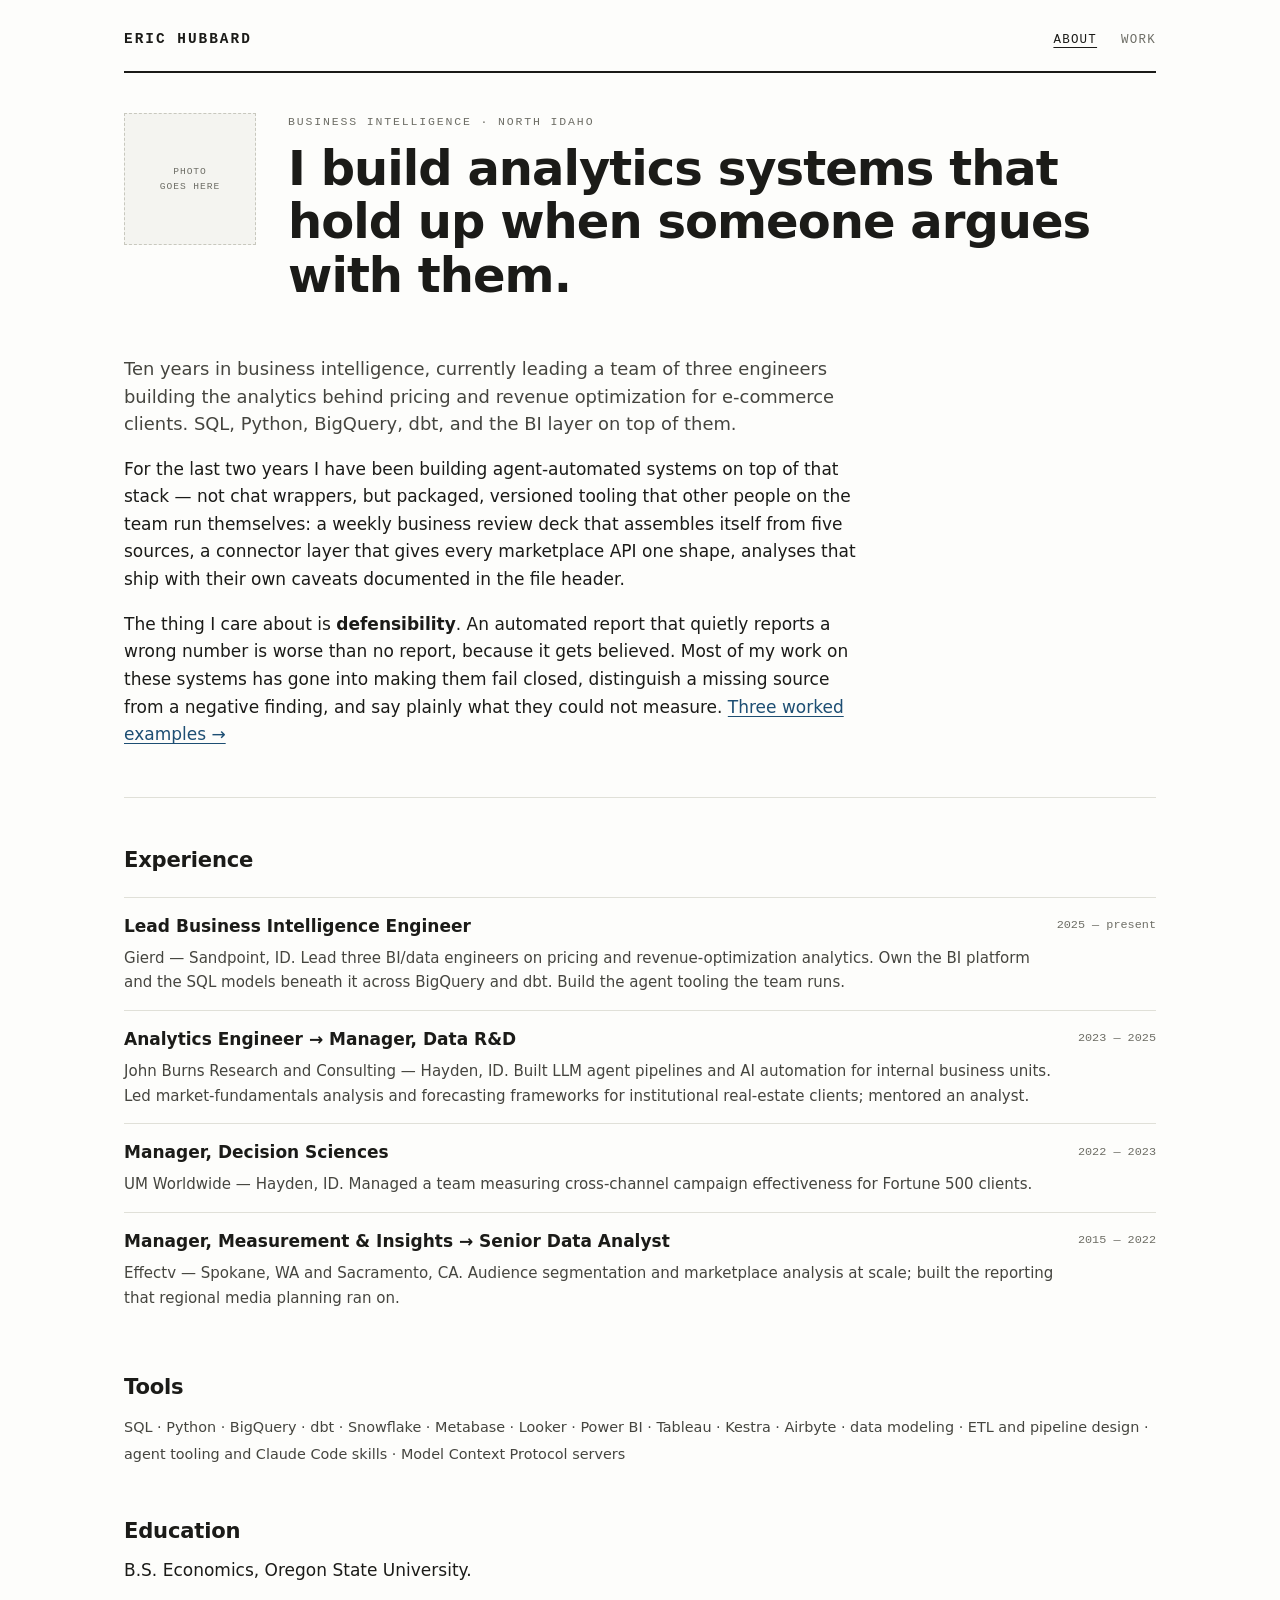
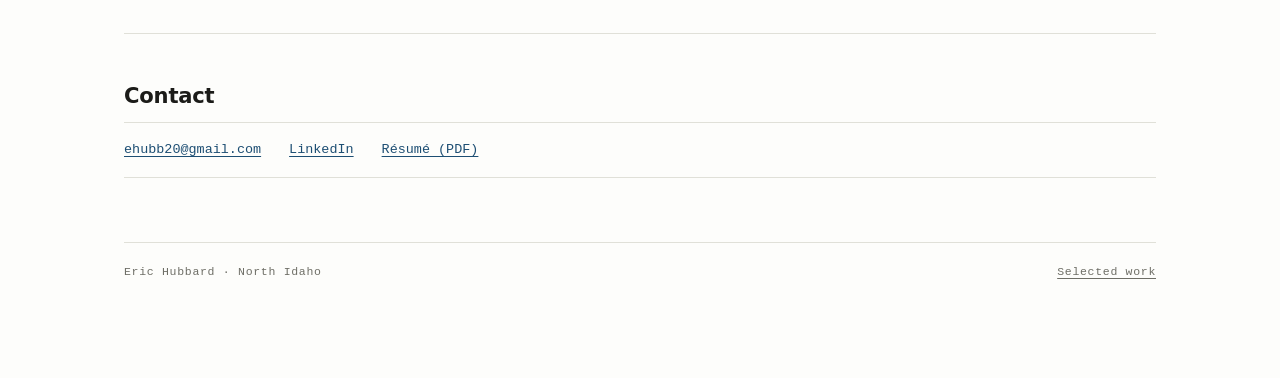
==== index.html @ 41212f6d "Initial site: two pages, one case study, synthetic sample deck Static HTML, one stylesheet, no build" ====
<!doctype html>
<html lang="en">
<head>
<meta charset="utf-8">
<meta name="viewport" content="width=device-width, initial-scale=1">
<title>Eric Hubbard — Business Intelligence</title>
<meta name="description" content="Eric Hubbard is a business intelligence lead in North Idaho who builds agent-automated analytics systems. Case studies in automated reporting, connector architecture, and returns analysis.">
<link rel="canonical" href="https://erichubbard.io/">
<meta property="og:title" content="Eric Hubbard — Business Intelligence">
<meta property="og:description" content="BI lead building agent-automated analytics systems. Case studies in automated reporting, connector architecture, and returns analysis.">
<meta property="og:type" content="profile">
<meta property="og:url" content="https://erichubbard.io/">
<link rel="stylesheet" href="/style.css">
<link rel="icon" href="data:image/svg+xml,<svg xmlns='http://www.w3.org/2000/svg' viewBox='0 0 16 16'><text y='13' font-size='13' font-family='monospace' font-weight='bold'>E</text></svg>">
</head>
<body>
<div class="page">

<header class="masthead">
  <a class="wordmark" href="/">Eric Hubbard</a>
  <nav>
    <a href="/" aria-current="page">About</a>
    <a href="/work/">Work</a>
  </nav>
</header>

<main>

  <div class="intro">
    <!-- Replace with assets/eric.jpg — square, ~400×400, plain background. -->
    <div class="photo-placeholder">photo<br>goes here</div>
    <div>
      <p class="eyebrow">Business intelligence · North Idaho</p>
      <h1>I build analytics systems that hold up when someone argues with them.</h1>
    </div>
  </div>

  <div class="col">
    <p class="lede">Ten years in business intelligence, currently leading a team of three engineers
    building the analytics behind pricing and revenue optimization for e-commerce clients. SQL,
    Python, BigQuery, dbt, and the BI layer on top of them.</p>

    <p>For the last two years I have been building agent-automated systems on top of that stack —
    not chat wrappers, but packaged, versioned tooling that other people on the team run
    themselves: a weekly business review deck that assembles itself from five sources, a connector
    layer that gives every marketplace API one shape, analyses that ship with their own caveats
    documented in the file header.</p>

    <p>The thing I care about is <strong>defensibility</strong>. An automated report that quietly
    reports a wrong number is worse than no report, because it gets believed. Most of my work on
    these systems has gone into making them fail closed, distinguish a missing source from a
    negative finding, and say plainly what they could not measure.
    <a href="/work/">Three worked examples →</a></p>
  </div>

  <hr class="rule">

  <h2>Experience</h2>
  <div class="roles">

    <div class="role">
      <span class="title">Lead Business Intelligence Engineer</span>
      <span class="when">2025 — present</span>
      <span class="org">Gierd — Sandpoint, ID. Lead three BI/data engineers on pricing and
      revenue-optimization analytics. Own the BI platform and the SQL models beneath it across
      BigQuery and dbt. Build the agent tooling the team runs.</span>
    </div>

    <div class="role">
      <span class="title">Analytics Engineer → Manager, Data R&amp;D</span>
      <span class="when">2023 — 2025</span>
      <span class="org">John Burns Research and Consulting — Hayden, ID. Built LLM agent pipelines
      and AI automation for internal business units. Led market-fundamentals analysis and
      forecasting frameworks for institutional real-estate clients; mentored an analyst.</span>
    </div>

    <div class="role">
      <span class="title">Manager, Decision Sciences</span>
      <span class="when">2022 — 2023</span>
      <span class="org">UM Worldwide — Hayden, ID. Managed a team measuring cross-channel campaign
      effectiveness for Fortune 500 clients.</span>
    </div>

    <div class="role">
      <span class="title">Manager, Measurement &amp; Insights → Senior Data Analyst</span>
      <span class="when">2015 — 2022</span>
      <span class="org">Effectv — Spokane, WA and Sacramento, CA. Audience segmentation and
      marketplace analysis at scale; built the reporting that regional media planning ran on.</span>
    </div>

  </div>

  <h2>Tools</h2>
  <p class="skills">
    SQL · Python · BigQuery · dbt · Snowflake · Metabase · Looker · Power BI · Tableau ·
    Kestra · Airbyte · data modeling · ETL and pipeline design · agent tooling and Claude Code
    skills · Model Context Protocol servers
  </p>

  <h2>Education</h2>
  <p class="col">B.S. Economics, Oregon State University.</p>

  <hr class="rule">

  <h2>Contact</h2>
  <div class="contact">
    <span id="email">ehubb20 at gmail dot com</span>
    <a href="https://www.linkedin.com/in/eric-hubbard-53500838">LinkedIn</a>
    <a href="/assets/eric-hubbard-resume.pdf">Résumé (PDF)</a>
  </div>

</main>

<footer class="site-foot">
  <span>Eric Hubbard · North Idaho</span>
  <span><a href="/work/">Selected work</a></span>
</footer>

</div>

<script>
// Light obfuscation: the address is readable without JS, clickable with it.
(function () {
  var el = document.getElementById('email');
  if (!el) return;
  var user = 'ehubb20', host = 'gmail' + '.' + 'com';
  var a = document.createElement('a');
  a.href = 'mail' + 'to:' + user + '@' + host;
  a.textContent = user + '@' + host;
  el.replaceWith(a);
})();
</script>

</body>
</html>
---- style.css ----
/* erichubbard.io — data-document register
   One stylesheet, no build step, no external requests. */

:root {
  --paper:      #fdfdfb;
  --paper-sunk: #f4f4f0;
  --ink:        #1b1b18;
  --ink-soft:   #45453f;
  --ink-muted:  #6e6e66;
  --rule:       #e0e0d8;
  --rule-hard:  #c8c8be;
  --accent:     #1d4e73;
  --pos:        #2c6a4c;
  --neg:        #97302c;

  --sans: ui-sans-serif, system-ui, -apple-system, "Segoe UI", Roboto, "Helvetica Neue", Arial, sans-serif;
  --mono: ui-monospace, SFMono-Regular, "SF Mono", Menlo, Consolas, "Liberation Mono", monospace;

  --measure: 68ch;
  --wide: 1080px;
}

@media (prefers-color-scheme: dark) {
  :root:not([data-theme="light"]) {
    --paper:      #131315;
    --paper-sunk: #1b1b1e;
    --ink:        #e9e9e3;
    --ink-soft:   #c2c2ba;
    --ink-muted:  #8c8c84;
    --rule:       #2c2c30;
    --rule-hard:  #3d3d42;
    --accent:     #7fb2d8;
    --pos:        #6fbf94;
    --neg:        #e08b86;
  }
}

*, *::before, *::after { box-sizing: border-box; }

html { -webkit-text-size-adjust: 100%; }

body {
  margin: 0;
  background: var(--paper);
  color: var(--ink);
  font-family: var(--sans);
  font-size: 17px;
  line-height: 1.62;
  font-feature-settings: "kern" 1;
  -webkit-font-smoothing: antialiased;
}

/* ---------- layout ---------- */

.page {
  max-width: var(--wide);
  margin: 0 auto;
  padding: 0 1.5rem 6rem;
}

.col { max-width: var(--measure); }

.rule { border: 0; border-top: 1px solid var(--rule); margin: 3rem 0; }
.rule-hard { border-top-color: var(--rule-hard); }

/* ---------- masthead ---------- */

.masthead {
  display: flex;
  flex-wrap: wrap;
  gap: 1rem 2rem;
  align-items: baseline;
  justify-content: space-between;
  padding: 1.75rem 0 1.25rem;
  border-bottom: 2px solid var(--ink);
  margin-bottom: 2.5rem;
}

.masthead .wordmark {
  font-family: var(--mono);
  font-size: 0.9rem;
  letter-spacing: 0.14em;
  text-transform: uppercase;
  font-weight: 700;
  color: var(--ink);
  text-decoration: none;
}

.masthead nav {
  display: flex;
  gap: 1.5rem;
  font-family: var(--mono);
  font-size: 0.78rem;
  letter-spacing: 0.1em;
  text-transform: uppercase;
}

.masthead nav a { color: var(--ink-muted); text-decoration: none; }
.masthead nav a:hover,
.masthead nav a[aria-current="page"] { color: var(--ink); text-decoration: underline; text-underline-offset: 4px; }

/* ---------- type ---------- */

h1 {
  font-size: clamp(2rem, 1.4rem + 2.4vw, 3rem);
  line-height: 1.12;
  letter-spacing: -0.02em;
  margin: 0 0 0.75rem;
  font-weight: 650;
}

h2 {
  font-size: 1.32rem;
  line-height: 1.28;
  letter-spacing: -0.01em;
  margin: 3rem 0 0.85rem;
  font-weight: 640;
}

h3 {
  font-size: 1.02rem;
  margin: 2rem 0 0.5rem;
  font-weight: 640;
}

p { margin: 0 0 1.1rem; }

a { color: var(--accent); text-underline-offset: 3px; }

.eyebrow {
  font-family: var(--mono);
  font-size: 0.72rem;
  letter-spacing: 0.16em;
  text-transform: uppercase;
  color: var(--ink-muted);
  margin: 0 0 0.6rem;
}

.lede {
  font-size: 1.12rem;
  line-height: 1.55;
  color: var(--ink-soft);
}

.standfirst {
  font-size: 1.05rem;
  color: var(--ink-soft);
  border-left: 3px solid var(--rule-hard);
  padding-left: 1.1rem;
  margin: 0 0 2rem;
}

strong { font-weight: 640; }

/* ---------- metadata block ---------- */

.meta {
  display: grid;
  grid-template-columns: repeat(auto-fit, minmax(150px, 1fr));
  gap: 1.25rem 2rem;
  padding: 1.1rem 0;
  border-top: 1px solid var(--rule);
  border-bottom: 1px solid var(--rule);
  margin: 0 0 2.5rem;
}

.meta dt {
  font-family: var(--mono);
  font-size: 0.66rem;
  letter-spacing: 0.14em;
  text-transform: uppercase;
  color: var(--ink-muted);
  margin-bottom: 0.3rem;
}

.meta dd { margin: 0; font-size: 0.92rem; line-height: 1.4; }

/* ---------- tables ---------- */

.table-wrap { margin: 1.5rem 0; }

table {
  width: 100%;
  border-collapse: collapse;
  font-size: 0.88rem;
}

caption {
  text-align: left;
  font-family: var(--mono);
  font-size: 0.68rem;
  letter-spacing: 0.14em;
  text-transform: uppercase;
  color: var(--ink-muted);
  padding-bottom: 0.6rem;
}

th, td {
  text-align: right;
  padding: 0.5rem 0.7rem;
  border-bottom: 1px solid var(--rule);
}

th:first-child, td:first-child { text-align: left; padding-left: 0; }
th:last-child,  td:last-child  { padding-right: 0; }

thead th {
  font-family: var(--mono);
  font-size: 0.66rem;
  letter-spacing: 0.1em;
  text-transform: uppercase;
  color: var(--ink-muted);
  font-weight: 500;
  border-bottom: 1px solid var(--rule-hard);
}

tbody td.num, tbody th.num { font-family: var(--mono); font-variant-numeric: tabular-nums; }
tbody th { font-weight: 500; }

.pos { color: var(--pos); }
.neg { color: var(--neg); }

/* Small-screen table plan: metric tables restack as labelled rows rather than
   scrolling sideways. Any table that opts out keeps a scroll container. */
@media (max-width: 620px) {
  table.stack thead { position: absolute; width: 1px; height: 1px; overflow: hidden; clip: rect(0 0 0 0); }
  table.stack tbody tr {
    display: block;
    padding: 0.7rem 0;
    border-bottom: 1px solid var(--rule);
  }
  table.stack tbody th, table.stack tbody td { border: 0; padding: 0.12rem 0; display: flex; justify-content: space-between; gap: 1.5rem; text-align: right; }
  table.stack tbody th:first-child, table.stack tbody td:first-child { padding-left: 0; }
  table.stack tbody tr > :first-child {
    font-weight: 640;
    margin-bottom: 0.3rem;
    display: block;
    text-align: left;
  }
  table.stack tbody td::before {
    content: attr(data-label);
    font-family: var(--mono);
    font-size: 0.64rem;
    letter-spacing: 0.12em;
    text-transform: uppercase;
    color: var(--ink-muted);
    text-align: left;
  }
  .scroll-x { overflow-x: auto; }
}

/* ---------- figures, notes, code ---------- */

figure { margin: 2rem 0; }

figure svg { display: block; width: 100%; height: auto; }

/* Diagrams carry their own type, so scaling them to a phone width makes the
   labels unreadable. Below their legibility floor they scroll instead. */
.fig-scroll { overflow-x: auto; overscroll-behavior-x: contain; }
.fig-scroll > svg { min-width: 660px; }
.fig-scroll.chart > svg { min-width: 560px; }

figcaption {
  font-size: 0.82rem;
  color: var(--ink-muted);
  line-height: 1.5;
  margin-top: 0.75rem;
  padding-top: 0.6rem;
  border-top: 1px solid var(--rule);
}

.note {
  font-size: 0.85rem;
  line-height: 1.55;
  color: var(--ink-muted);
  border-top: 1px solid var(--rule);
  padding-top: 0.7rem;
  margin: 1.5rem 0;
}

.note .marker { font-family: var(--mono); color: var(--ink-soft); }

.callout {
  background: var(--paper-sunk);
  border-left: 3px solid var(--accent);
  padding: 1rem 1.2rem;
  margin: 1.75rem 0;
  font-size: 0.92rem;
}
.callout p:last-child { margin-bottom: 0; }

pre {
  background: var(--paper-sunk);
  border: 1px solid var(--rule);
  padding: 1rem 1.1rem;
  overflow-x: auto;
  font-family: var(--mono);
  font-size: 0.78rem;
  line-height: 1.55;
  margin: 1.5rem 0;
}

code { font-family: var(--mono); font-size: 0.86em; }
pre code { font-size: inherit; }

.c { color: var(--ink-muted); }
.k { color: var(--accent); }

/* ---------- judgment call list ---------- */

.calls { list-style: none; margin: 1.5rem 0; padding: 0; counter-reset: call; }

.calls > li {
  counter-increment: call;
  border-top: 1px solid var(--rule);
  padding: 1.1rem 0 0.4rem 3rem;
  position: relative;
}

.calls > li::before {
  content: counter(call, decimal-leading-zero);
  position: absolute;
  left: 0;
  top: 1.15rem;
  font-family: var(--mono);
  font-size: 0.78rem;
  color: var(--ink-muted);
}

.calls h3 { margin: 0 0 0.4rem; }
.calls p { font-size: 0.94rem; margin-bottom: 0.8rem; }

/* ---------- work index cards ---------- */

.entry {
  border-top: 1px solid var(--rule-hard);
  padding: 2rem 0 1rem;
}

.entry h2 { margin-top: 0; }

.entry .status {
  font-family: var(--mono);
  font-size: 0.68rem;
  letter-spacing: 0.12em;
  text-transform: uppercase;
  color: var(--ink-muted);
}

.readmore {
  font-family: var(--mono);
  font-size: 0.75rem;
  letter-spacing: 0.1em;
  text-transform: uppercase;
  display: inline-block;
  margin-top: 0.5rem;
}

/* ---------- about page ---------- */

.intro {
  display: grid;
  grid-template-columns: 132px 1fr;
  gap: 2rem;
  align-items: start;
  margin-bottom: 2.5rem;
}

.intro img {
  width: 132px;
  height: 132px;
  object-fit: cover;
  border-radius: 2px;
  filter: grayscale(0.55) contrast(1.03);
  background: var(--paper-sunk);
}

.photo-placeholder {
  width: 132px;
  height: 132px;
  background: var(--paper-sunk);
  border: 1px dashed var(--rule-hard);
  display: grid;
  place-items: center;
  font-family: var(--mono);
  font-size: 0.6rem;
  letter-spacing: 0.1em;
  text-transform: uppercase;
  color: var(--ink-muted);
  text-align: center;
  padding: 0.5rem;
}

@media (max-width: 560px) {
  .intro { grid-template-columns: 1fr; gap: 1.25rem; }
}

.roles { margin: 1.5rem 0; }

.role {
  display: grid;
  grid-template-columns: 1fr auto;
  gap: 0.35rem 1.5rem;
  padding: 0.95rem 0;
  border-top: 1px solid var(--rule);
}

.role .title { font-weight: 620; }
.role .org { color: var(--ink-soft); font-size: 0.94rem; grid-column: 1; }
.role .when {
  font-family: var(--mono);
  font-size: 0.74rem;
  color: var(--ink-muted);
  white-space: nowrap;
  grid-row: 1;
  grid-column: 2;
  padding-top: 0.2rem;
}

.skills {
  font-size: 0.9rem;
  color: var(--ink-soft);
  line-height: 1.9;
}

.contact {
  display: flex;
  flex-wrap: wrap;
  gap: 0.6rem 1.75rem;
  font-family: var(--mono);
  font-size: 0.84rem;
  padding: 1rem 0;
  border-top: 1px solid var(--rule);
  border-bottom: 1px solid var(--rule);
}

/* ---------- footer ---------- */

.site-foot {
  border-top: 1px solid var(--rule);
  margin-top: 4rem;
  padding-top: 1.25rem;
  font-family: var(--mono);
  font-size: 0.72rem;
  letter-spacing: 0.06em;
  color: var(--ink-muted);
  display: flex;
  flex-wrap: wrap;
  gap: 0.5rem 1.5rem;
  justify-content: space-between;
}

.site-foot a { color: var(--ink-muted); }

/* ---------- synthetic-data banner ---------- */

.synthetic-banner {
  background: var(--paper-sunk);
  border: 1px solid var(--rule-hard);
  border-left: 3px solid var(--neg);
  padding: 0.85rem 1.1rem;
  font-size: 0.85rem;
  line-height: 1.5;
  margin: 0 0 2rem;
  color: var(--ink-soft);
}

.synthetic-banner strong { color: var(--ink); }
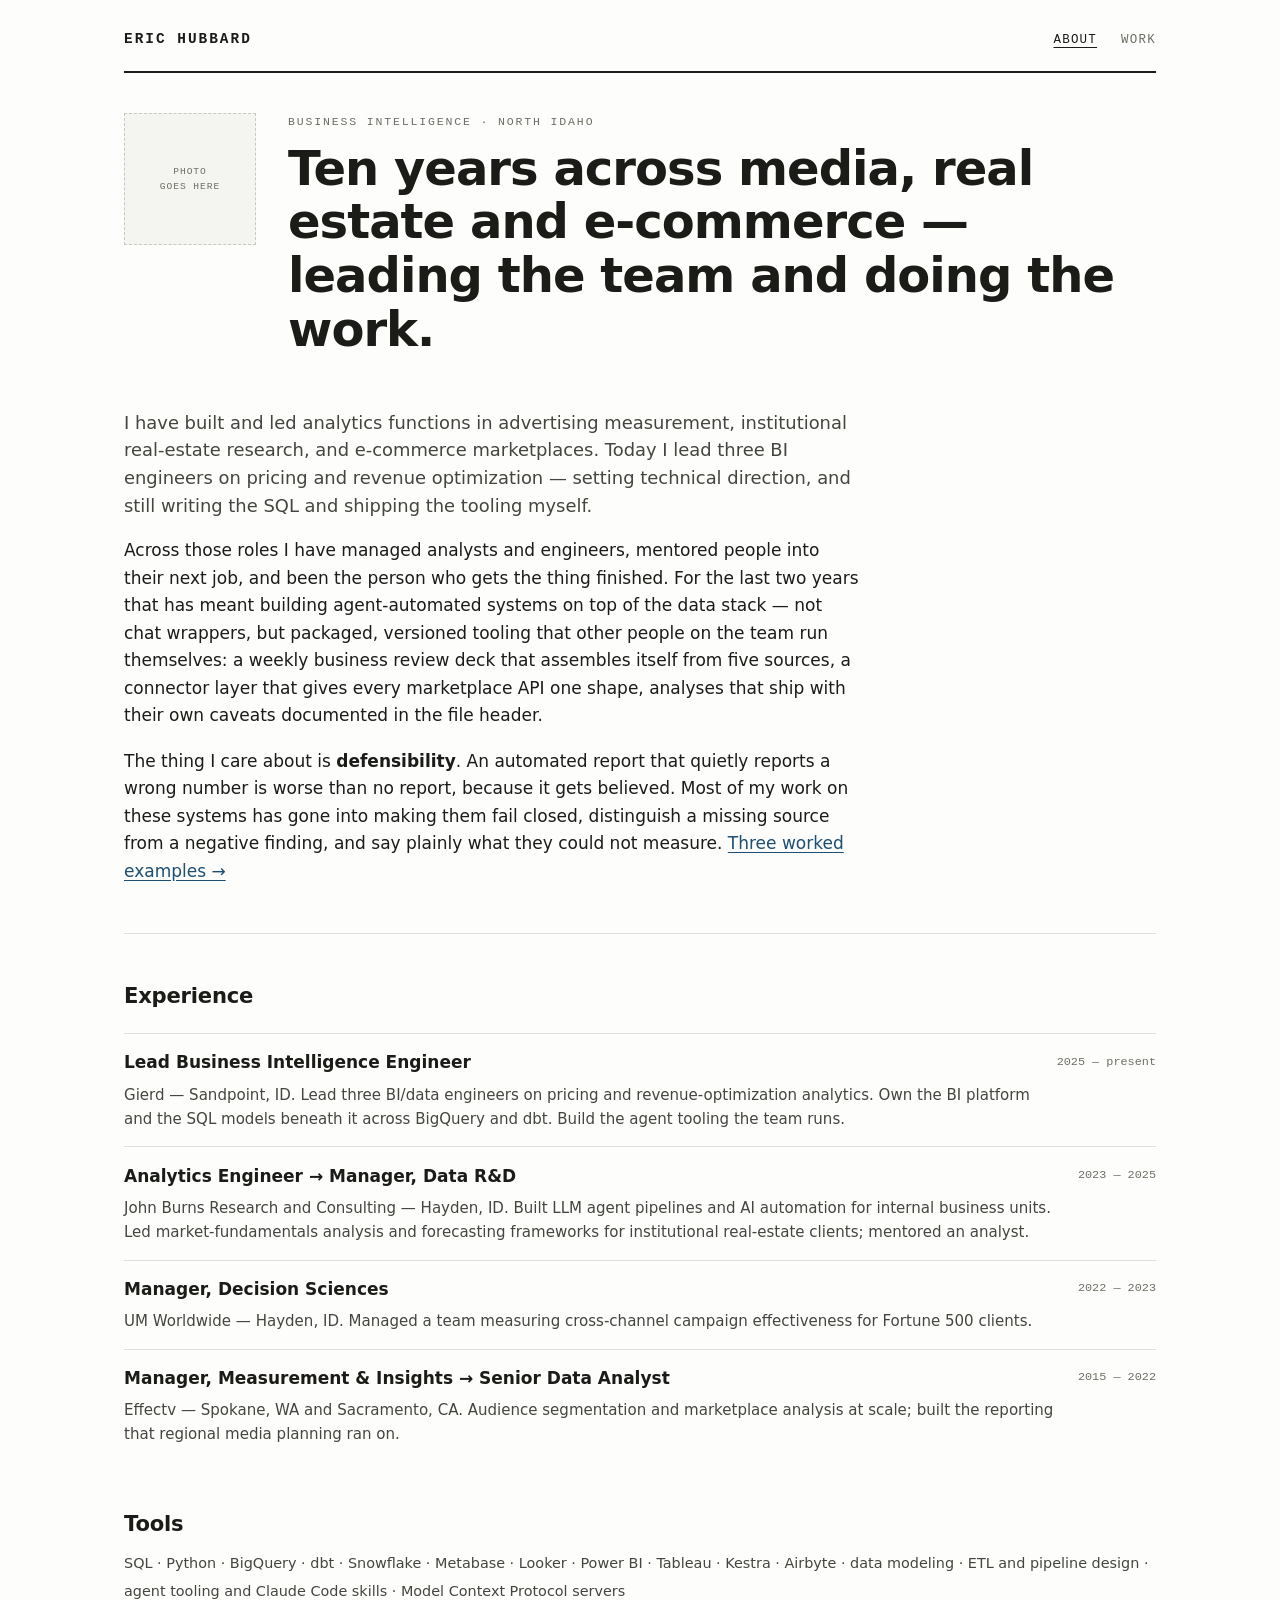
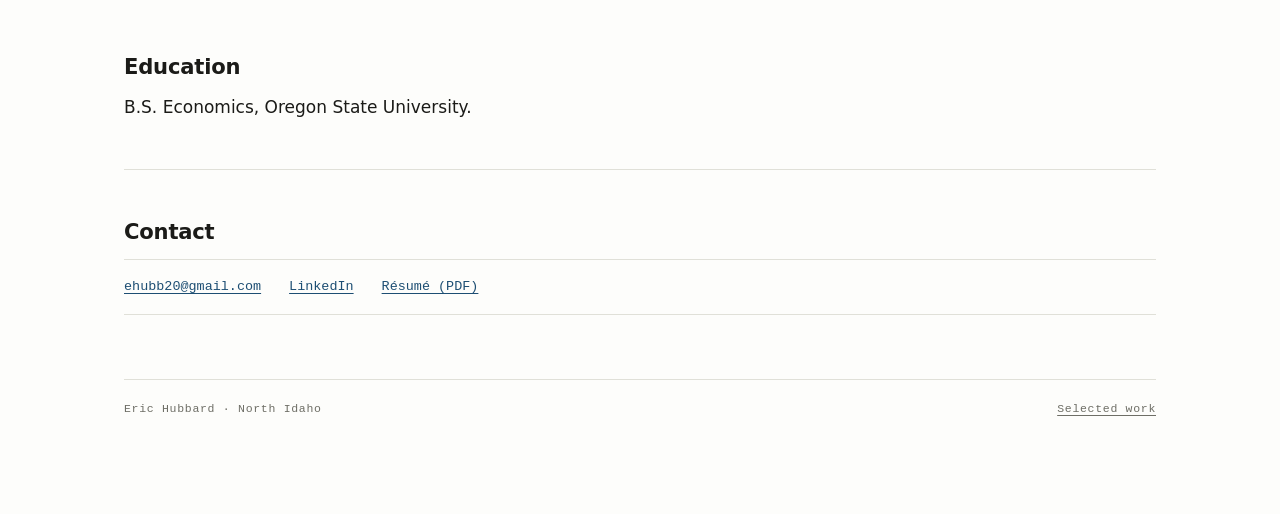
==== commit 51992104: "Add trend charts to the sample deck; rework both page headlines Four 13-week charts generated into t" ====
--- a/index.html
+++ b/index.html
@@ -4,7 +4,7 @@
 <meta charset="utf-8">
 <meta name="viewport" content="width=device-width, initial-scale=1">
 <title>Eric Hubbard — Business Intelligence</title>
-<meta name="description" content="Eric Hubbard is a business intelligence lead in North Idaho who builds agent-automated analytics systems. Case studies in automated reporting, connector architecture, and returns analysis.">
+<meta name="description" content="Eric Hubbard is a business intelligence lead in North Idaho — ten years across media, real estate and e-commerce, leading analytics teams and building the tooling. Case studies in automated reporting, connector architecture, and returns analysis.">
 <link rel="canonical" href="https://erichubbard.io/">
 <meta property="og:title" content="Eric Hubbard — Business Intelligence">
 <meta property="og:description" content="BI lead building agent-automated analytics systems. Case studies in automated reporting, connector architecture, and returns analysis.">
@@ -31,20 +31,22 @@
     <div class="photo-placeholder">photo<br>goes here</div>
     <div>
       <p class="eyebrow">Business intelligence · North Idaho</p>
-      <h1>I build analytics systems that hold up when someone argues with them.</h1>
+      <h1>Ten years across media, real estate and e-commerce — leading the team and doing the work.</h1>
     </div>
   </div>
 
   <div class="col">
-    <p class="lede">Ten years in business intelligence, currently leading a team of three engineers
-    building the analytics behind pricing and revenue optimization for e-commerce clients. SQL,
-    Python, BigQuery, dbt, and the BI layer on top of them.</p>
+    <p class="lede">I have built and led analytics functions in advertising measurement,
+    institutional real-estate research, and e-commerce marketplaces. Today I lead three BI engineers
+    on pricing and revenue optimization — setting technical direction, and still writing the SQL and
+    shipping the tooling myself.</p>
 
-    <p>For the last two years I have been building agent-automated systems on top of that stack —
-    not chat wrappers, but packaged, versioned tooling that other people on the team run
-    themselves: a weekly business review deck that assembles itself from five sources, a connector
-    layer that gives every marketplace API one shape, analyses that ship with their own caveats
-    documented in the file header.</p>
+    <p>Across those roles I have managed analysts and engineers, mentored people into their next
+    job, and been the person who gets the thing finished. For the last two years that has meant
+    building agent-automated systems on top of the data stack — not chat wrappers, but packaged,
+    versioned tooling that other people on the team run themselves: a weekly business review deck
+    that assembles itself from five sources, a connector layer that gives every marketplace API one
+    shape, analyses that ship with their own caveats documented in the file header.</p>
 
     <p>The thing I care about is <strong>defensibility</strong>. An automated report that quietly
     reports a wrong number is worse than no report, because it gets believed. Most of my work on
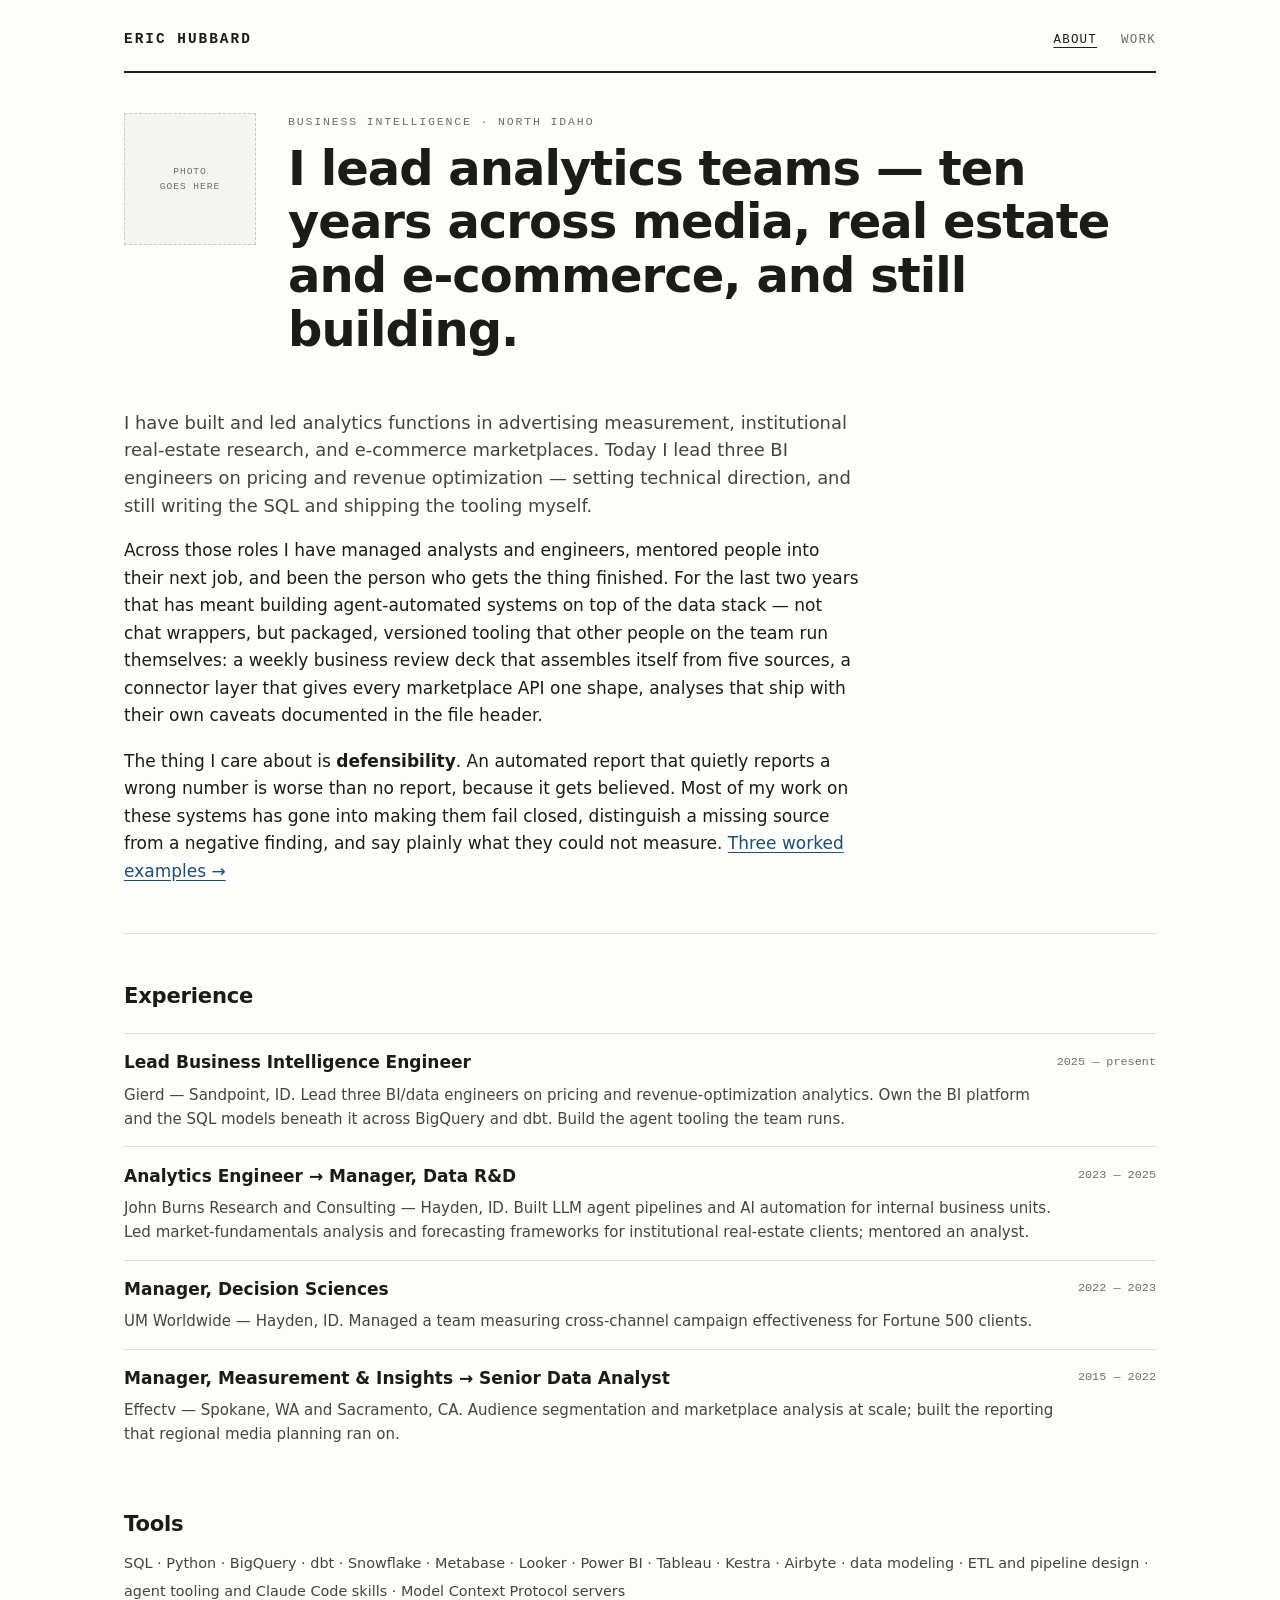
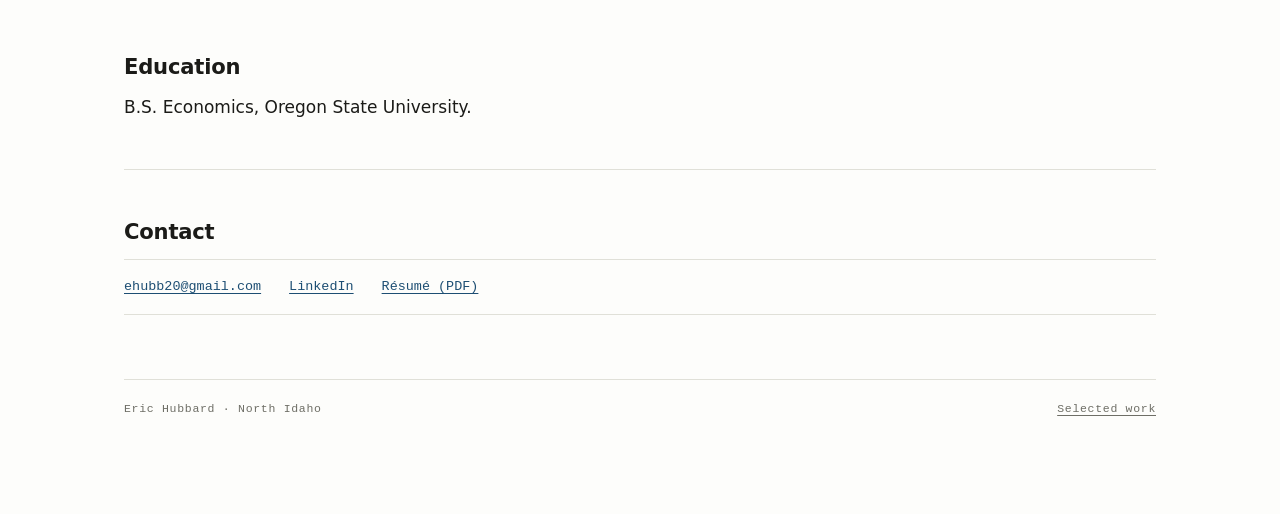
==== commit b2e0159f: "Lead the About headline with leadership Co-Authored-By: Claude Opus 5 <noreply@anthropic.com>" ====
--- a/index.html
+++ b/index.html
@@ -31,7 +31,7 @@
     <div class="photo-placeholder">photo<br>goes here</div>
     <div>
       <p class="eyebrow">Business intelligence · North Idaho</p>
-      <h1>Ten years across media, real estate and e-commerce — leading the team and doing the work.</h1>
+      <h1>I lead analytics teams — ten years across media, real estate and e-commerce, and still building.</h1>
     </div>
   </div>
 
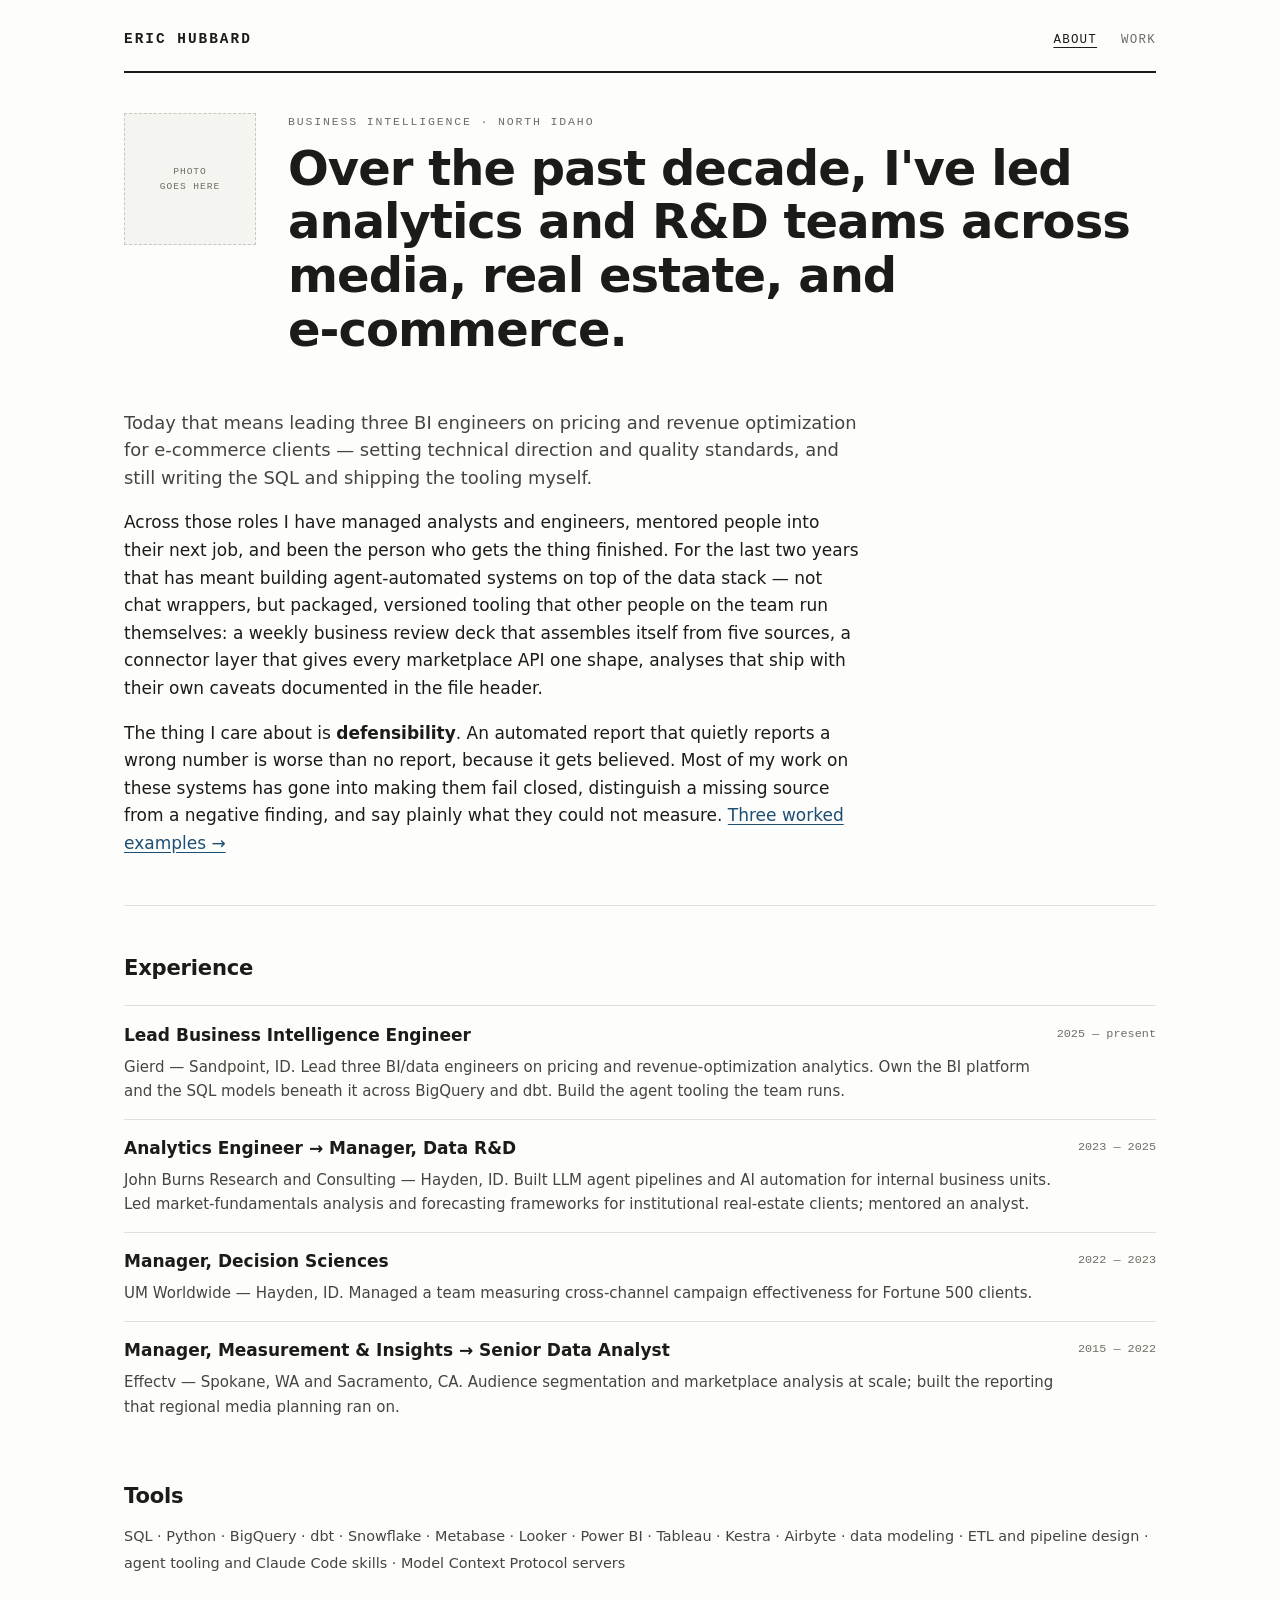
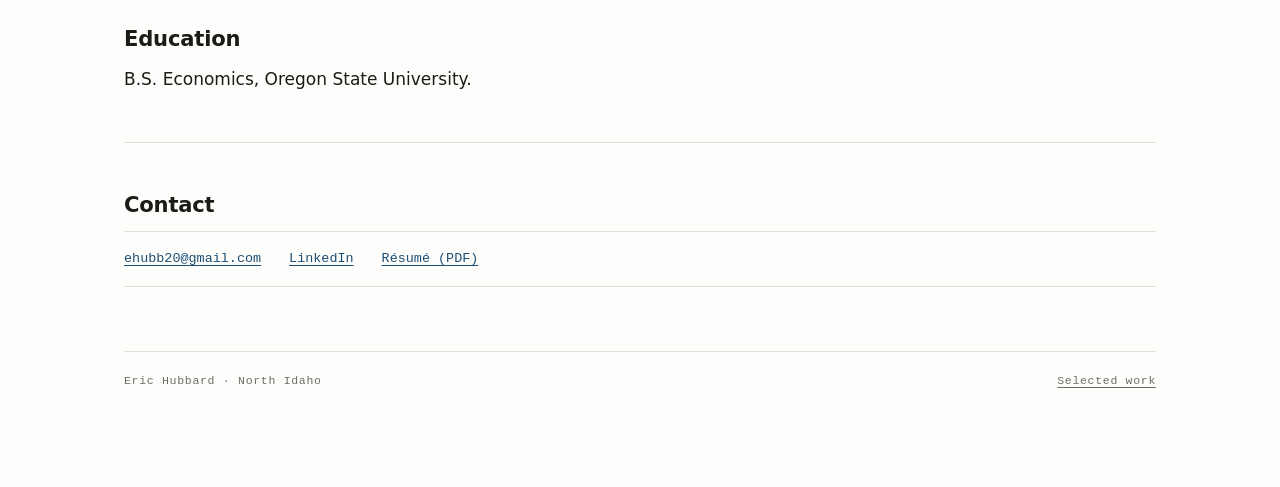
==== commit db3d418e: "Rewrite the architecture entry around how the design eroded The previous version claimed naming the " ====
--- a/index.html
+++ b/index.html
@@ -31,15 +31,14 @@
     <div class="photo-placeholder">photo<br>goes here</div>
     <div>
       <p class="eyebrow">Business intelligence · North Idaho</p>
-      <h1>I lead analytics teams — ten years across media, real estate and e-commerce, and still building.</h1>
+      <h1>Over the past decade, I've led analytics and R&amp;D teams across media, real estate, and e&#8209;commerce.</h1>
     </div>
   </div>
 
   <div class="col">
-    <p class="lede">I have built and led analytics functions in advertising measurement,
-    institutional real-estate research, and e-commerce marketplaces. Today I lead three BI engineers
-    on pricing and revenue optimization — setting technical direction, and still writing the SQL and
-    shipping the tooling myself.</p>
+    <p class="lede">Today that means leading three BI engineers on pricing and revenue optimization
+    for e-commerce clients — setting technical direction and quality standards, and still writing the
+    SQL and shipping the tooling myself.</p>
 
     <p>Across those roles I have managed analysts and engineers, mentored people into their next
     job, and been the person who gets the thing finished. For the last two years that has meant
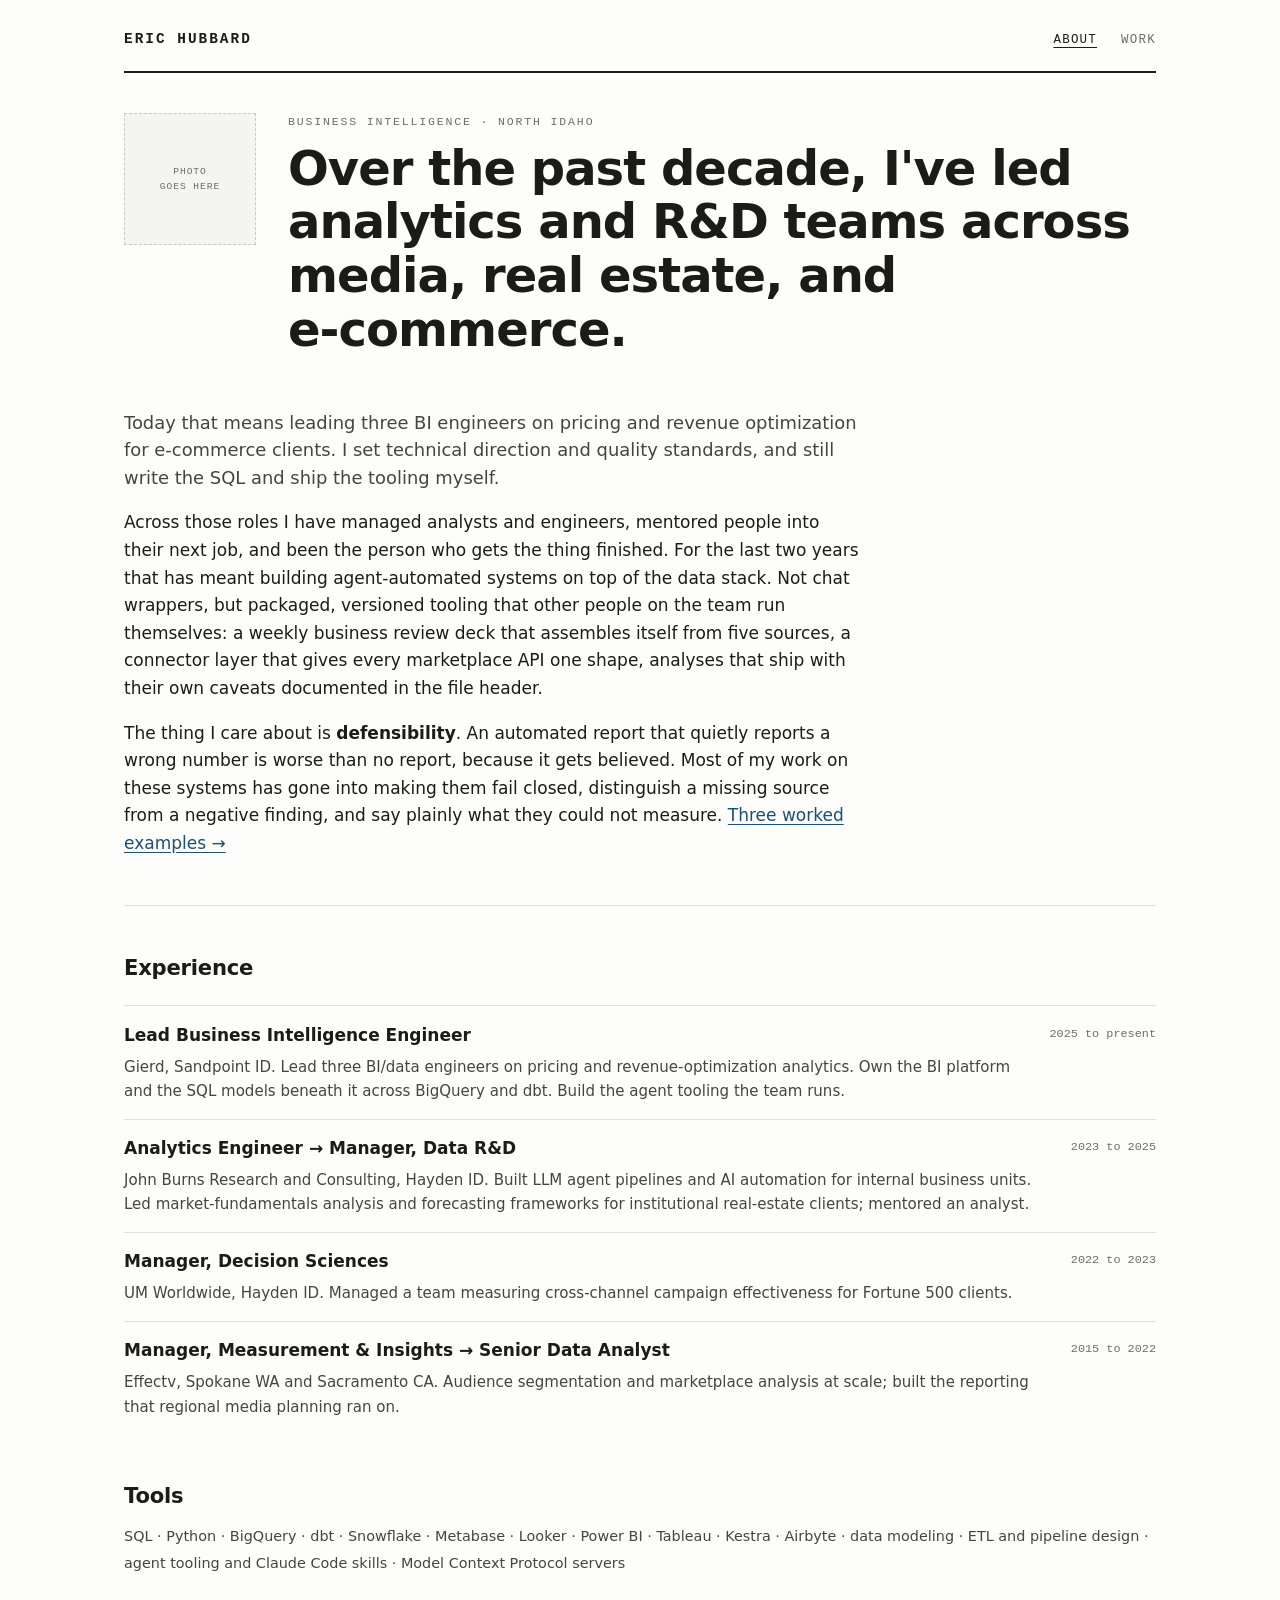
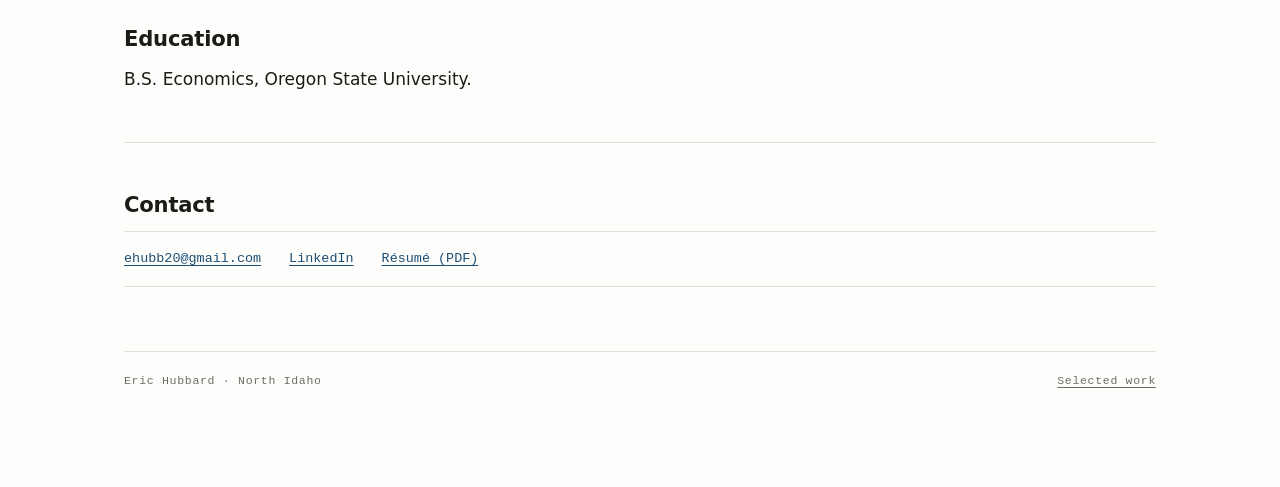
==== commit 5d54776e: "Trim the architecture section, add the stack, drop em dashes site-wide Architecture section keeps th" ====
--- a/index.html
+++ b/index.html
@@ -3,10 +3,10 @@
 <head>
 <meta charset="utf-8">
 <meta name="viewport" content="width=device-width, initial-scale=1">
-<title>Eric Hubbard — Business Intelligence</title>
-<meta name="description" content="Eric Hubbard is a business intelligence lead in North Idaho — ten years across media, real estate and e-commerce, leading analytics teams and building the tooling. Case studies in automated reporting, connector architecture, and returns analysis.">
+<title>Eric Hubbard · Business Intelligence</title>
+<meta name="description" content="Eric Hubbard is a business intelligence lead in North Idaho, with ten years across media, real estate and e-commerce, leading analytics teams and building the tooling. Case studies in automated reporting, connector architecture, and returns analysis.">
 <link rel="canonical" href="https://erichubbard.io/">
-<meta property="og:title" content="Eric Hubbard — Business Intelligence">
+<meta property="og:title" content="Eric Hubbard · Business Intelligence">
 <meta property="og:description" content="BI lead building agent-automated analytics systems. Case studies in automated reporting, connector architecture, and returns analysis.">
 <meta property="og:type" content="profile">
 <meta property="og:url" content="https://erichubbard.io/">
@@ -27,7 +27,7 @@
 <main>
 
   <div class="intro">
-    <!-- Replace with assets/eric.jpg — square, ~400×400, plain background. -->
+    <!-- Replace with assets/eric.jpg: square, ~400×400, plain background. -->
     <div class="photo-placeholder">photo<br>goes here</div>
     <div>
       <p class="eyebrow">Business intelligence · North Idaho</p>
@@ -37,12 +37,12 @@
 
   <div class="col">
     <p class="lede">Today that means leading three BI engineers on pricing and revenue optimization
-    for e-commerce clients — setting technical direction and quality standards, and still writing the
-    SQL and shipping the tooling myself.</p>
+    for e-commerce clients. I set technical direction and quality standards, and still write the
+    SQL and ship the tooling myself.</p>
 
     <p>Across those roles I have managed analysts and engineers, mentored people into their next
     job, and been the person who gets the thing finished. For the last two years that has meant
-    building agent-automated systems on top of the data stack — not chat wrappers, but packaged,
+    building agent-automated systems on top of the data stack. Not chat wrappers, but packaged,
     versioned tooling that other people on the team run themselves: a weekly business review deck
     that assembles itself from five sources, a connector layer that gives every marketplace API one
     shape, analyses that ship with their own caveats documented in the file header.</p>
@@ -61,31 +61,31 @@
 
     <div class="role">
       <span class="title">Lead Business Intelligence Engineer</span>
-      <span class="when">2025 — present</span>
-      <span class="org">Gierd — Sandpoint, ID. Lead three BI/data engineers on pricing and
+      <span class="when">2025 to present</span>
+      <span class="org">Gierd, Sandpoint ID. Lead three BI/data engineers on pricing and
       revenue-optimization analytics. Own the BI platform and the SQL models beneath it across
       BigQuery and dbt. Build the agent tooling the team runs.</span>
     </div>
 
     <div class="role">
       <span class="title">Analytics Engineer → Manager, Data R&amp;D</span>
-      <span class="when">2023 — 2025</span>
-      <span class="org">John Burns Research and Consulting — Hayden, ID. Built LLM agent pipelines
+      <span class="when">2023 to 2025</span>
+      <span class="org">John Burns Research and Consulting, Hayden ID. Built LLM agent pipelines
       and AI automation for internal business units. Led market-fundamentals analysis and
       forecasting frameworks for institutional real-estate clients; mentored an analyst.</span>
     </div>
 
     <div class="role">
       <span class="title">Manager, Decision Sciences</span>
-      <span class="when">2022 — 2023</span>
-      <span class="org">UM Worldwide — Hayden, ID. Managed a team measuring cross-channel campaign
+      <span class="when">2022 to 2023</span>
+      <span class="org">UM Worldwide, Hayden ID. Managed a team measuring cross-channel campaign
       effectiveness for Fortune 500 clients.</span>
     </div>
 
     <div class="role">
       <span class="title">Manager, Measurement &amp; Insights → Senior Data Analyst</span>
-      <span class="when">2015 — 2022</span>
-      <span class="org">Effectv — Spokane, WA and Sacramento, CA. Audience segmentation and
+      <span class="when">2015 to 2022</span>
+      <span class="org">Effectv, Spokane WA and Sacramento CA. Audience segmentation and
       marketplace analysis at scale; built the reporting that regional media planning ran on.</span>
     </div>
 
--- a/style.css
+++ b/style.css
@@ -1,4 +1,4 @@
-/* erichubbard.io — data-document register
+/* erichubbard.io: data-document register
    One stylesheet, no build step, no external requests. */
 
 :root {
@@ -174,6 +174,9 @@
 }
 
 .meta dd { margin: 0; font-size: 0.92rem; line-height: 1.4; }
+
+/* Denser variant for the stack list, whose values are short tool names. */
+.meta.tight { grid-template-columns: repeat(auto-fit, minmax(200px, 1fr)); gap: 1.1rem 2rem; }
 
 /* ---------- tables ---------- */
 
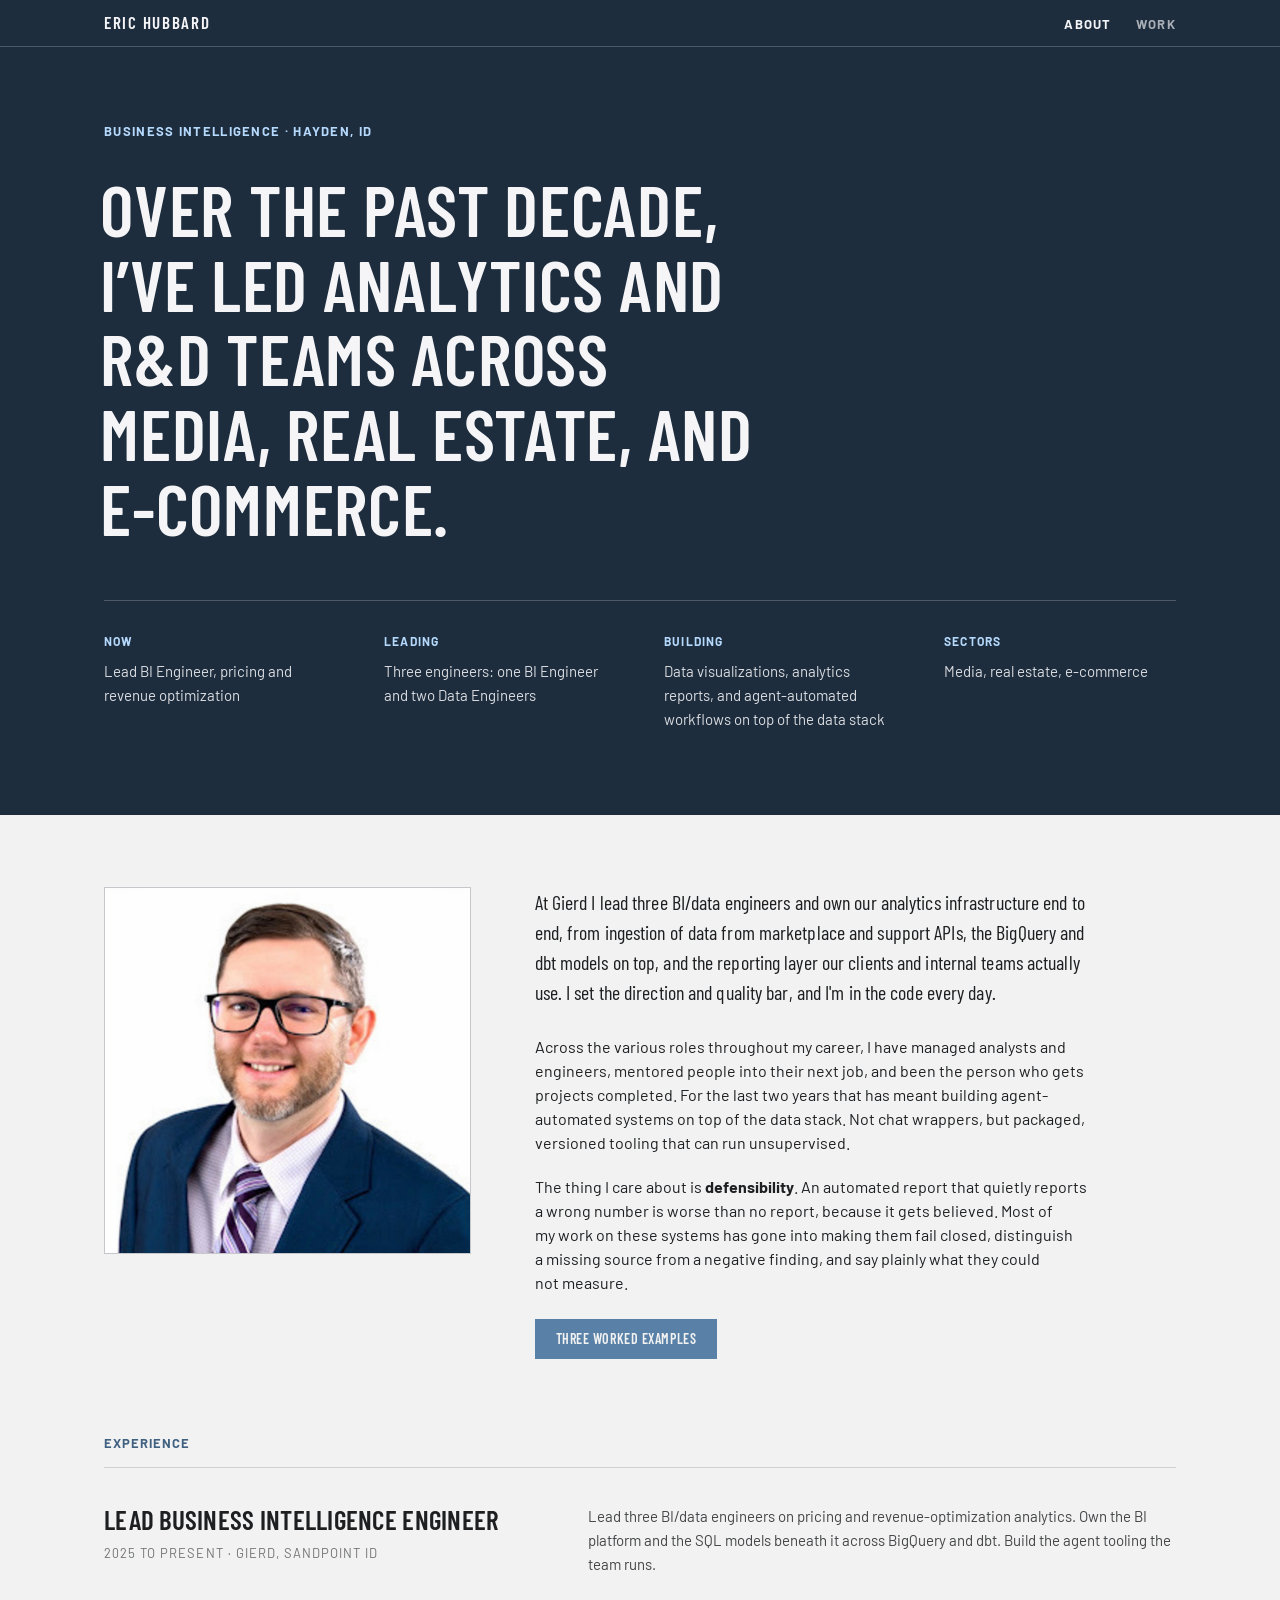
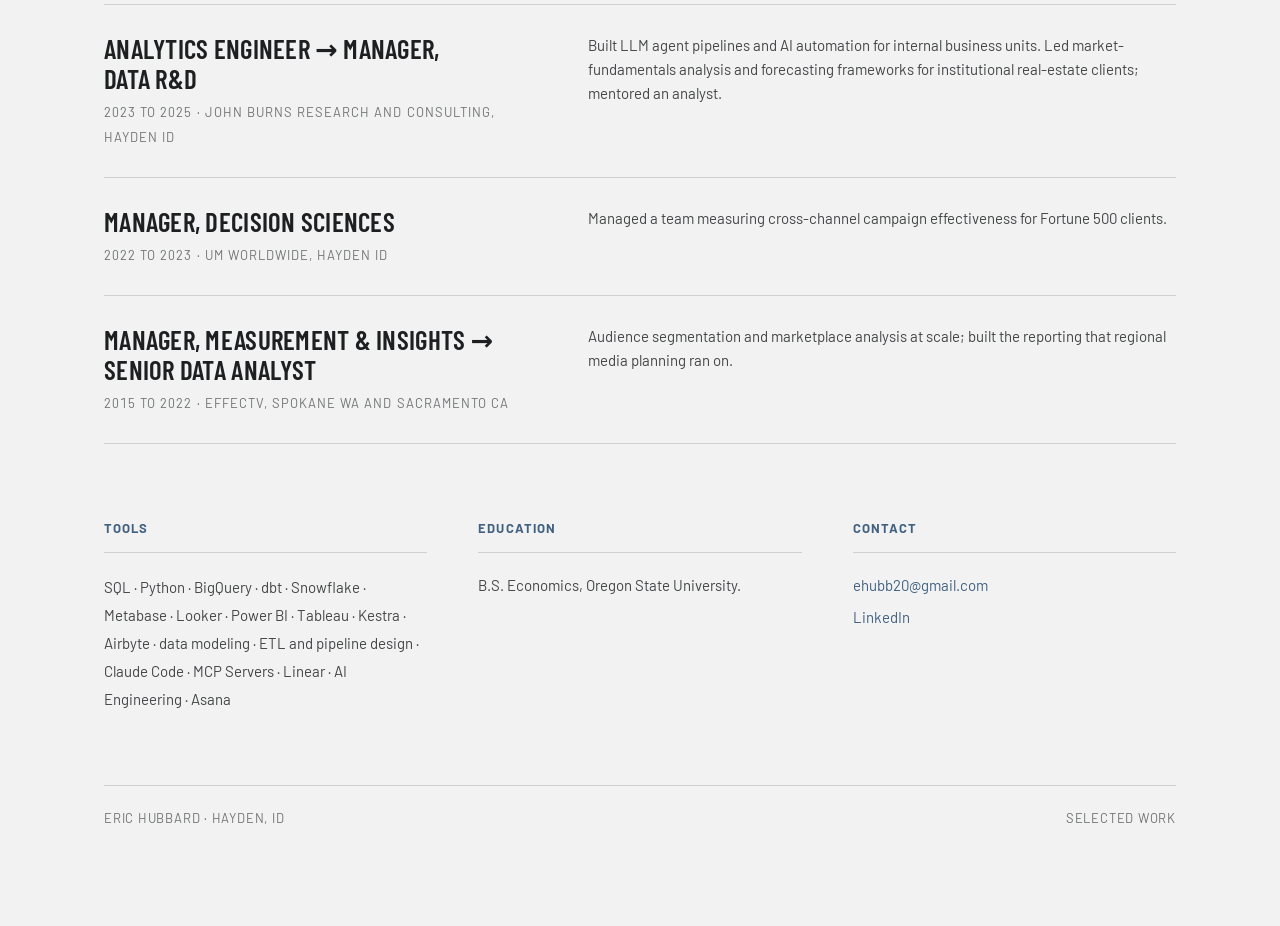
==== commit 846e31c9: "Replace the site with the Industry design-system build Swaps in the static export: new index.html, w" ====
--- a/index.html
+++ b/index.html
@@ -3,134 +3,147 @@
 <head>
 <meta charset="utf-8">
 <meta name="viewport" content="width=device-width, initial-scale=1">
-<title>Eric Hubbard · Business Intelligence</title>
-<meta name="description" content="Eric Hubbard is a business intelligence lead in North Idaho, with ten years across media, real estate and e-commerce, leading analytics teams and building the tooling. Case studies in automated reporting, connector architecture, and returns analysis.">
-<link rel="canonical" href="https://erichubbard.io/">
-<meta property="og:title" content="Eric Hubbard · Business Intelligence">
-<meta property="og:description" content="BI lead building agent-automated analytics systems. Case studies in automated reporting, connector architecture, and returns analysis.">
-<meta property="og:type" content="profile">
-<meta property="og:url" content="https://erichubbard.io/">
-<link rel="stylesheet" href="/style.css">
-<link rel="icon" href="data:image/svg+xml,<svg xmlns='http://www.w3.org/2000/svg' viewBox='0 0 16 16'><text y='13' font-size='13' font-family='monospace' font-weight='bold'>E</text></svg>">
+  <title>Eric Hubbard · Business Intelligence</title>
+  <meta name="description" content="Eric Hubbard is a business intelligence lead in North Idaho, with ten years across media, real estate and e-commerce, leading analytics teams and building the tooling. Case studies in automated reporting, connector architecture, and returns analysis.">
+  <link rel="canonical" href="https://erichubbard.io/">
+  <meta property="og:title" content="Eric Hubbard · Business Intelligence">
+  <meta property="og:description" content="BI lead building agent-automated analytics systems. Case studies in automated reporting, connector architecture, and returns analysis.">
+  <meta property="og:type" content="profile">
+  <meta property="og:url" content="https://erichubbard.io/">
+  <link rel="icon" href="data:image/svg+xml,<svg xmlns='http://www.w3.org/2000/svg' viewBox='0 0 16 16'><text y='13' font-size='13' font-family='monospace' font-weight='bold'>E</text></svg>">
+<link rel="stylesheet" href="./styles.css">
+<style>
+body { margin: 0; text-wrap: pretty; background: var(--color-bg); }
+a { color: var(--color-accent-700); text-decoration: none; }
+a:hover { color: var(--color-accent-800); text-decoration: underline; text-underline-offset: 3px; }
+/* Layout breakpoints: media queries are the one thing inline styles cannot carry. */
+@media (max-width: 760px) { [data-grid] { grid-template-columns: 1fr !important; } }
+@media (max-width: 560px) { [data-grid="split"] > figure { max-width: 240px; } }
+</style>
 </head>
 <body>
-<div class="page">
+<div style="min-height: 100%; background: var(--color-bg); color: var(--color-text); font-family: var(--font-body); font-size: 16px; line-height: 24px; padding-bottom: 96px">
 
-<header class="masthead">
-  <a class="wordmark" href="/">Eric Hubbard</a>
-  <nav>
-    <a href="/" aria-current="page">About</a>
-    <a href="/work/">Work</a>
-  </nav>
-</header>
+  <div style="background: var(--color-accent-900); color: var(--color-neutral-100)">
+    <nav class="nav" style="border-bottom: 1px solid color-mix(in srgb, #f5f5f8 22%, transparent); padding-inline: max(clamp(20px,5vw,72px), calc((100% - 1200px) / 2 + clamp(20px,5vw,72px))); gap: 24px; align-items: baseline; color: var(--color-neutral-100)">
+      <span class="nav-brand" style="font-size: 17px; letter-spacing: 0.1em; text-transform: uppercase">Eric Hubbard</span>
+      <a href="#" aria-current="page" style="font-size: 13px; letter-spacing: 0.1em; text-transform: uppercase; font-weight: 700; color: var(--color-neutral-100)">About</a>
+      <a href="work/" style="font-size: 13px; letter-spacing: 0.1em; text-transform: uppercase; font-weight: 700; color: color-mix(in srgb, #f5f5f8 65%, transparent)">Work</a>
+    </nav>
 
-<main>
-
-  <div class="intro">
-    <!-- Replace with assets/eric.jpg: square, ~400×400, plain background. -->
-    <div class="photo-placeholder">photo<br>goes here</div>
-    <div>
-      <p class="eyebrow">Business intelligence · North Idaho</p>
-      <h1>Over the past decade, I've led analytics and R&amp;D teams across media, real estate, and e&#8209;commerce.</h1>
+    <div style="max-width: 1200px; margin: 0 auto; padding: 72px clamp(20px,5vw,72px) 84px">
+      <span style="display: block; font-size: 13px; letter-spacing: 0.1em; text-transform: uppercase; font-weight: 700; color: var(--color-accent-300); margin-bottom: 28px">BUSINESS INTELLIGENCE · HAYDEN, ID</span>
+      <h1 style="font-family: var(--font-heading); font-weight: 600; font-size: clamp(40px, 5.6vw, 78px); line-height: 1.04; letter-spacing: 0.01em; text-transform: uppercase; margin: 0; margin-left: -0.052em; max-width: 21ch">Over the past decade, I’ve led analytics and R&amp;D teams across media, real estate, and e‑commerce.</h1>
+      <div style="display: grid; grid-template-columns: repeat(auto-fit, minmax(220px, 1fr)); gap: 24px 48px; margin-top: 56px; padding-top: 28px; border-top: 1px solid color-mix(in srgb, #f5f5f8 22%, transparent)">
+        <div>
+          <span style="display: block; font-size: 12px; letter-spacing: 0.1em; text-transform: uppercase; font-weight: 700; color: var(--color-accent-300); margin-bottom: 6px">Now</span>
+          <span style="font-size: 15px; line-height: 22px; color: color-mix(in srgb, #f5f5f8 88%, transparent)">Lead BI Engineer, pricing and revenue optimization</span>
+        </div>
+        <div>
+          <span style="display: block; font-size: 12px; letter-spacing: 0.1em; text-transform: uppercase; font-weight: 700; color: var(--color-accent-300); margin-bottom: 6px">Leading</span>
+          <span style="font-size: 15px; line-height: 22px; color: color-mix(in srgb, rgb(245, 245, 248) 88%, transparent)">Three engineers: one BI Engineer and two Data Engineers</span></div>
+        <div>
+          <span style="display: block; font-size: 12px; letter-spacing: 0.1em; text-transform: uppercase; font-weight: 700; color: var(--color-accent-300); margin-bottom: 6px">Building</span>
+          <span style="font-size: 15px; line-height: 22px; color: color-mix(in srgb, rgb(245, 245, 248) 88%, transparent)">Data visualizations, analytics reports, and agent-automated workflows on top of the data stack</span>
+        </div>
+        <div>
+          <span style="display: block; font-size: 12px; letter-spacing: 0.1em; text-transform: uppercase; font-weight: 700; color: var(--color-accent-300); margin-bottom: 6px">Sectors</span>
+          <span style="font-size: 15px; line-height: 22px; color: color-mix(in srgb, #f5f5f8 88%, transparent)">Media, real estate, e-commerce</span>
+        </div>
+      </div>
     </div>
   </div>
 
-  <div class="col">
-    <p class="lede">Today that means leading three BI engineers on pricing and revenue optimization
-    for e-commerce clients. I set technical direction and quality standards, and still write the
-    SQL and ship the tooling myself.</p>
+  <div style="max-width: 1200px; margin: 0 auto; padding: 0 clamp(20px,5vw,72px)">
 
-    <p>Across those roles I have managed analysts and engineers, mentored people into their next
-    job, and been the person who gets the thing finished. For the last two years that has meant
-    building agent-automated systems on top of the data stack. Not chat wrappers, but packaged,
-    versioned tooling that other people on the team run themselves: a weekly business review deck
-    that assembles itself from five sources, a connector layer that gives every marketplace API one
-    shape, analyses that ship with their own caveats documented in the file header.</p>
+    <section data-grid="split" style="display: grid; grid-template-columns: minmax(0, 4fr) minmax(0, 7fr); gap: 24px clamp(28px, 5vw, 80px); align-items: start; padding: 72px 0">
+      <figure class="blueprint" style="margin: 0; aspect-ratio: 1 / 1; background: var(--color-neutral-200); overflow: hidden">
+        <i class="corner tl"></i><i class="corner tr"></i><i class="corner bl"></i><i class="corner br"></i>
+        <img src="./assets/headshot.jpeg" alt="Eric Hubbard" style="display: block; width: 100%; height: 100%; object-fit: cover; object-position: 50% 22%">
+      </figure>
+      <div style="max-width: 62ch">
+        <p style="font-size: 20px; line-height: 30px; margin: 0 0 28px; font-family: var(--font-heading); font-weight: 400; letter-spacing: 0.005em">At Gierd I lead three BI/data engineers and own our analytics infrastructure end to end, from ingestion of data from marketplace and support APIs, the BigQuery and dbt models on top, and the reporting layer our clients and internal teams actually use. I set the direction and quality bar, and I'm in the code every day.</p>
+        <p style="margin: 0 0 20px">Across the various roles throughout my career, I have managed analysts and engineers, mentored people into their next job, and been the person who gets projects completed. For the last two years that has meant building agent-automated systems on top of the data stack. Not chat wrappers, but packaged, versioned tooling that can run unsupervised.</p>
+        <p style="margin: 0 0 24px">The thing I care about is <strong style="font-weight: 700">defensibility</strong>. An automated report that quietly reports a wrong number is worse than no report, because it gets believed. Most of my work on these systems has gone into making them fail closed, distinguish a missing source from a negative finding, and say plainly what they could not measure.</p>
+        <a class="btn btn-primary" href="work/" style="min-height: 40px; padding-inline: 20px; letter-spacing: 0.04em; text-transform: uppercase">Three worked examples</a>
+      </div>
+    </section>
 
-    <p>The thing I care about is <strong>defensibility</strong>. An automated report that quietly
-    reports a wrong number is worse than no report, because it gets believed. Most of my work on
-    these systems has gone into making them fail closed, distinguish a missing source from a
-    negative finding, and say plainly what they could not measure.
-    <a href="/work/">Three worked examples →</a></p>
-  </div>
+    <section style="padding: 0 0 72px">
+      <span style="display: block; font-size: 13px; letter-spacing: 0.08em; text-transform: uppercase; font-weight: 700; color: var(--color-accent-700); margin-bottom: 12px">Experience</span>
+      <hr style="height: 1px; border: 0; margin: 0 0 8px; background: var(--color-divider)">
 
-  <hr class="rule">
+      <div data-grid="role" style="display: grid; grid-template-columns: minmax(0, 5fr) minmax(0, 7fr); gap: 8px clamp(28px, 5vw, 80px); padding: 28px 0; border-bottom: 1px solid var(--color-divider)">
+        <div>
+          <h3 style="font-family: var(--font-heading); font-weight: 600; font-size: 27px; line-height: 30px; letter-spacing: 0.01em; text-transform: uppercase; margin: 0 0 6px">Lead Business Intelligence Engineer</h3>
+          <span style="font-size: 13px; letter-spacing: 0.08em; text-transform: uppercase; font-variant-numeric: tabular-nums; color: color-mix(in srgb, var(--color-text) 60%, transparent)">2025 to present · Gierd, Sandpoint ID</span>
+        </div>
+        <p style="margin: 0; font-size: 15px; line-height: 24px; color: color-mix(in srgb, var(--color-text) 82%, transparent)">Lead three BI/data engineers on pricing and revenue-optimization analytics. Own the BI platform and the SQL models beneath it across BigQuery and dbt. Build the agent tooling the team runs.</p>
+      </div>
 
-  <h2>Experience</h2>
-  <div class="roles">
+      <div data-grid="role" style="display: grid; grid-template-columns: minmax(0, 5fr) minmax(0, 7fr); gap: 8px clamp(28px, 5vw, 80px); padding: 28px 0; border-bottom: 1px solid var(--color-divider)">
+        <div>
+          <h3 style="font-family: var(--font-heading); font-weight: 600; font-size: 27px; line-height: 30px; letter-spacing: 0.01em; text-transform: uppercase; margin: 0 0 6px">Analytics Engineer → Manager, Data R&amp;D</h3>
+          <span style="font-size: 13px; letter-spacing: 0.08em; text-transform: uppercase; font-variant-numeric: tabular-nums; color: color-mix(in srgb, var(--color-text) 60%, transparent)">2023 to 2025 · John Burns Research and Consulting, Hayden ID</span>
+        </div>
+        <p style="margin: 0; font-size: 15px; line-height: 24px; color: color-mix(in srgb, var(--color-text) 82%, transparent)">Built LLM agent pipelines and AI automation for internal business units. Led market-fundamentals analysis and forecasting frameworks for institutional real-estate clients; mentored an analyst.</p>
+      </div>
 
-    <div class="role">
-      <span class="title">Lead Business Intelligence Engineer</span>
-      <span class="when">2025 to present</span>
-      <span class="org">Gierd, Sandpoint ID. Lead three BI/data engineers on pricing and
-      revenue-optimization analytics. Own the BI platform and the SQL models beneath it across
-      BigQuery and dbt. Build the agent tooling the team runs.</span>
-    </div>
+      <div data-grid="role" style="display: grid; grid-template-columns: minmax(0, 5fr) minmax(0, 7fr); gap: 8px clamp(28px, 5vw, 80px); padding: 28px 0; border-bottom: 1px solid var(--color-divider)">
+        <div>
+          <h3 style="font-family: var(--font-heading); font-weight: 600; font-size: 27px; line-height: 30px; letter-spacing: 0.01em; text-transform: uppercase; margin: 0 0 6px">Manager, Decision Sciences</h3>
+          <span style="font-size: 13px; letter-spacing: 0.08em; text-transform: uppercase; font-variant-numeric: tabular-nums; color: color-mix(in srgb, var(--color-text) 60%, transparent)">2022 to 2023 · UM Worldwide, Hayden ID</span>
+        </div>
+        <p style="margin: 0; font-size: 15px; line-height: 24px; color: color-mix(in srgb, var(--color-text) 82%, transparent)">Managed a team measuring cross-channel campaign effectiveness for Fortune 500 clients.</p>
+      </div>
 
-    <div class="role">
-      <span class="title">Analytics Engineer → Manager, Data R&amp;D</span>
-      <span class="when">2023 to 2025</span>
-      <span class="org">John Burns Research and Consulting, Hayden ID. Built LLM agent pipelines
-      and AI automation for internal business units. Led market-fundamentals analysis and
-      forecasting frameworks for institutional real-estate clients; mentored an analyst.</span>
-    </div>
+      <div data-grid="role" style="display: grid; grid-template-columns: minmax(0, 5fr) minmax(0, 7fr); gap: 8px clamp(28px, 5vw, 80px); padding: 28px 0; border-bottom: 1px solid var(--color-divider)">
+        <div>
+          <h3 style="font-family: var(--font-heading); font-weight: 600; font-size: 27px; line-height: 30px; letter-spacing: 0.01em; text-transform: uppercase; margin: 0 0 6px">Manager, Measurement &amp; Insights → Senior Data Analyst</h3>
+          <span style="font-size: 13px; letter-spacing: 0.08em; text-transform: uppercase; font-variant-numeric: tabular-nums; color: color-mix(in srgb, var(--color-text) 60%, transparent)">2015 to 2022 · Effectv, Spokane WA and Sacramento CA</span>
+        </div>
+        <p style="margin: 0; font-size: 15px; line-height: 24px; color: color-mix(in srgb, var(--color-text) 82%, transparent)">Audience segmentation and marketplace analysis at scale; built the reporting that regional media planning ran on.</p>
+      </div>
+    </section>
 
-    <div class="role">
-      <span class="title">Manager, Decision Sciences</span>
-      <span class="when">2022 to 2023</span>
-      <span class="org">UM Worldwide, Hayden ID. Managed a team measuring cross-channel campaign
-      effectiveness for Fortune 500 clients.</span>
-    </div>
+    <section style="display: grid; grid-template-columns: repeat(auto-fit, minmax(260px, 1fr)); gap: clamp(28px, 4vw, 56px); padding: 0 0 72px">
+      <div>
+        <span style="display: block; font-size: 13px; letter-spacing: 0.08em; text-transform: uppercase; font-weight: 700; color: var(--color-accent-700); margin-bottom: 12px">Tools</span>
+        <hr style="height: 1px; border: 0; margin: 0 0 20px; background: var(--color-divider)">
+        <p style="margin: 0; font-size: 15px; line-height: 28px; color: color-mix(in srgb, var(--color-text) 82%, transparent)">SQL · Python · BigQuery · dbt · Snowflake · Metabase · Looker · Power BI · Tableau · Kestra · Airbyte · data modeling · ETL and pipeline design · Claude Code · MCP Servers&nbsp;<span style="color: color(srgb 0.113725 0.121569 0.12549 / 0.82)">· Linear&nbsp;</span><span style="color: color(srgb 0.113725 0.121569 0.12549 / 0.82)">· AI Engineering&nbsp;</span><span style="color: color(srgb 0.113725 0.121569 0.12549 / 0.82)">· Asana</span></p>
+      </div>
+      <div>
+        <span style="display: block; font-size: 13px; letter-spacing: 0.08em; text-transform: uppercase; font-weight: 700; color: var(--color-accent-700); margin-bottom: 12px">Education</span>
+        <hr style="height: 1px; border: 0; margin: 0 0 20px; background: var(--color-divider)">
+        <p style="margin: 0; font-size: 15px; line-height: 24px; color: color-mix(in srgb, var(--color-text) 82%, transparent)">B.S. Economics, Oregon State University.</p>
+      </div>
+      <div>
+        <span style="display: block; font-size: 13px; letter-spacing: 0.08em; text-transform: uppercase; font-weight: 700; color: var(--color-accent-700); margin-bottom: 12px">Contact</span>
+        <hr style="height: 1px; border: 0; margin: 0 0 20px; background: var(--color-divider)">
+        <div style="display: flex; flex-direction: column; align-items: flex-start; gap: 8px; font-size: 15px">
+          <a href="mailto:ehubb20@gmail.com" data-wired="1">ehubb20@gmail.com</a>
+          <a href="https://www.linkedin.com/in/eric-hubbard-53500838">LinkedIn</a>
+        </div>
+      </div>
+    </section>
 
-    <div class="role">
-      <span class="title">Manager, Measurement &amp; Insights → Senior Data Analyst</span>
-      <span class="when">2015 to 2022</span>
-      <span class="org">Effectv, Spokane WA and Sacramento CA. Audience segmentation and
-      marketplace analysis at scale; built the reporting that regional media planning ran on.</span>
-    </div>
+    <footer style="border-top: 1px solid var(--color-divider); padding-top: 20px; display: flex; flex-wrap: wrap; gap: 8px 24px; justify-content: space-between; font-size: 13px; letter-spacing: 0.06em; text-transform: uppercase; color: color-mix(in srgb, var(--color-text) 60%, transparent)">
+      <span>ERIC HUBBARD · HAYDEN, ID</span>
+      <span><a href="work/" style="color: inherit">Selected work</a></span>
+    </footer>
 
   </div>
-
-  <h2>Tools</h2>
-  <p class="skills">
-    SQL · Python · BigQuery · dbt · Snowflake · Metabase · Looker · Power BI · Tableau ·
-    Kestra · Airbyte · data modeling · ETL and pipeline design · agent tooling and Claude Code
-    skills · Model Context Protocol servers
-  </p>
-
-  <h2>Education</h2>
-  <p class="col">B.S. Economics, Oregon State University.</p>
-
-  <hr class="rule">
-
-  <h2>Contact</h2>
-  <div class="contact">
-    <span id="email">ehubb20 at gmail dot com</span>
-    <a href="https://www.linkedin.com/in/eric-hubbard-53500838">LinkedIn</a>
-    <a href="/assets/eric-hubbard-resume.pdf">Résumé (PDF)</a>
-  </div>
-
-</main>
-
-<footer class="site-foot">
-  <span>Eric Hubbard · North Idaho</span>
-  <span><a href="/work/">Selected work</a></span>
-</footer>
-
 </div>
-
 <script>
-// Light obfuscation: the address is readable without JS, clickable with it.
-(function () {
-  var el = document.getElementById('email');
-  if (!el) return;
-  var user = 'ehubb20', host = 'gmail' + '.' + 'com';
-  var a = document.createElement('a');
-  a.href = 'mail' + 'to:' + user + '@' + host;
-  a.textContent = user + '@' + host;
-  el.replaceWith(a);
-})();
+  (function () {
+    var el = document.getElementById("email");
+    if (!el) return;
+    var user = "ehubb20", host = "gmail" + "." + "com";
+    var a = document.createElement("a");
+    a.href = "mail" + "to:" + user + "@" + host;
+    a.textContent = user + "@" + host;
+    el.replaceWith(a);
+  })();
 </script>
-
 </body>
 </html>
--- a/styles.css
+++ b/styles.css
@@ -0,0 +1,286 @@
+/* Industry — design-system tokens and component classes. This file is the source of truth for the system's look; retune it here and see readme.md. */
+@import url('https://fonts.googleapis.com/css2?family=Barlow:wght@400;500;700&family=Barlow+Condensed:wght@400;600&display=swap');
+
+:root {
+  --color-bg: #f2f2f3;
+  --color-surface: #e9e9ea;
+  --color-text: #1d1f20;
+  --color-accent: #5980a6;
+  --color-accent-2: #728fab;
+  --color-divider: color-mix(in srgb, #1d1f20 16%, transparent);
+
+  /* Tonal ramps — generated in OKLCH on one shared lightness scale, so the
+     same step of any role matches the others in visual value. */
+  --color-neutral-100: #f5f5f8;
+  --color-neutral-200: #e7e7ea;
+  --color-neutral-300: #d4d4d7;
+  --color-neutral-400: #b7b7ba;
+  --color-neutral-500: #98989b;
+  --color-neutral-600: #7a7a7d;
+  --color-neutral-700: #5d5d60;
+  --color-neutral-800: #424244;
+  --color-neutral-900: #2b2b2d;
+
+  --color-accent-100: #eef6ff;
+  --color-accent-200: #d6ebff;
+  --color-accent-300: #b5d9fd;
+  --color-accent-400: #94bce3;
+  --color-accent-500: #749dc4;
+  --color-accent-600: #597ea3;
+  --color-accent-700: #416180;
+  --color-accent-800: #2c455d;
+  --color-accent-900: #1d2d3d;
+
+  --color-accent-2-100: #eef6ff;
+  --color-accent-2-200: #d6ebff;
+  --color-accent-2-300: #bdd8f2;
+  --color-accent-2-400: #9ebbd8;
+  --color-accent-2-500: #7e9cb8;
+  --color-accent-2-600: #627d98;
+  --color-accent-2-700: #486077;
+  --color-accent-2-800: #314457;
+  --color-accent-2-900: #1f2d3a;
+
+  --font-heading: "Barlow Condensed", system-ui, sans-serif;
+  --font-heading-weight: 600;
+  --font-body: "Barlow", system-ui, sans-serif;
+
+  --space-1: 3.4px;
+  --space-2: 6.8px;
+  --space-3: 10.2px;
+  --space-4: 13.6px;
+  --space-6: 20.4px;
+  --space-8: 27.2px;
+
+  --radius-sm: 2px;
+  --radius-md: 4px;
+  --radius-lg: 7px;
+
+  /* Elevation — derived from the ground: soft ink-tinted shadows on a
+     light theme, a hairline edge + ambient darkness on a dark one. */
+  --shadow-sm: 0 1px 2px color-mix(in srgb, #2b2b2d 14%, transparent);
+  --shadow-md: 0 3px 10px color-mix(in srgb, #2b2b2d 16%, transparent);
+  --shadow-lg: 0 12px 32px color-mix(in srgb, #2b2b2d 22%, transparent);
+}
+
+body {
+  background: var(--color-bg);
+  color: var(--color-text);
+  font-family: var(--font-body);
+}
+h1, h2, h3, h4 { font-family: var(--font-heading); font-weight: var(--font-heading-weight); }
+
+.blueprint {
+  position: relative;
+  border: 1px solid var(--color-divider);
+  border-radius: 0;
+}
+/* The overlay image treatments (halftone, duotone) clip their overlay
+   (overflow:hidden); a blueprint wrapper draws its registration marks
+   outside the box, so when both classes share a wrapper the frame must
+   win. */
+.blueprint.halftone, .blueprint.plate, .blueprint.duotone { overflow: visible; }
+.blueprint > .corner {
+  position: absolute; width: 11px; height: 11px;
+  color: color-mix(in srgb, var(--color-text) 55%, transparent);
+}
+.blueprint > .corner::before, .blueprint > .corner::after {
+  content: ""; position: absolute; background: currentColor;
+}
+.blueprint > .corner::before { left: 5px; top: 0; width: 1px; height: 100%; }
+.blueprint > .corner::after  { top: 5px; left: 0; width: 100%; height: 1px; }
+.blueprint > .corner.tl { top: -6px; left: -6px; }
+.blueprint > .corner.tr { top: -6px; right: -6px; }
+.blueprint > .corner.bl { bottom: -6px; left: -6px; }
+.blueprint > .corner.br { bottom: -6px; right: -6px; }
+
+.duotone{position:relative;overflow:hidden}
+.duotone::after{content:"";position:absolute;inset:0;pointer-events:none;
+  background:var(--color-accent);mix-blend-mode:color}
+
+/* ══════════════════════════════════════════════════════════════════════════
+   Components — built with the tokens above. Plain CSS
+   on plain HTML: no JavaScript, no build step. Each class is documented in
+   readme.md and demonstrated in foundations/ and components/.
+   ══════════════════════════════════════════════════════════════════════ */
+
+*, *::before, *::after { box-sizing: border-box; }
+body { margin: 0; font-size: 15px; line-height: 1.55; font-weight: 400; }
+h1, h2, h3, h4, h5, h6 {
+  font-family: var(--font-heading); font-weight: var(--font-heading-weight);
+  line-height: 1.12; letter-spacing: -0.015em; margin: 0 0 var(--space-2);
+}
+h1 { font-size: 42px; }
+h2 { font-size: 32px; }
+h3 { font-size: 25px; }
+h4 { font-size: 20px; }
+h5 { font-size: 16px; }
+h6 { font-size: 13px; }
+h6 { letter-spacing: 0.08em; text-transform: uppercase; }
+p { margin: 0 0 var(--space-3); }
+a { color: var(--color-accent); text-underline-offset: 3px; }
+img { display: block; max-width: 100%; }
+figure { margin: 0; }
+figcaption {
+  font-size: 11px; margin-top: var(--space-1);
+  color: color-mix(in srgb, var(--color-text) 55%, transparent);
+}
+.text-muted { color: color-mix(in srgb, var(--color-text) 55%, transparent); }
+:focus { outline: none; }
+:focus-visible { outline: 2px solid var(--color-accent); outline-offset: 2px; }
+::selection { background: color-mix(in srgb, var(--color-accent) 30%, transparent); }
+
+/* — rules — */
+.hr {
+  height: 1px; border: 0; margin: var(--space-4) 0;
+  background: var(--color-divider);
+}
+
+/* — buttons — */
+.btn {
+  display: inline-flex; align-items: center; justify-content: center; gap: 6px;
+  cursor: pointer; text-decoration: none;
+  font-family: var(--font-heading); font-weight: var(--font-heading-weight);
+  font-size: 14px; line-height: 1.2; color: var(--color-text); /* matches the .input's 14px —
+     the pair sits side by side in sign-up rows */
+  background: transparent; border: 1px solid transparent;
+  padding: var(--space-2) calc(var(--space-3) * 1.2);
+  border-radius: var(--radius-md);
+}
+.btn svg { display: block; }
+.btn:disabled { opacity: 0.45; cursor: not-allowed; }
+.btn-primary { background: var(--color-accent); color: var(--color-bg); }
+.btn-primary:hover { background: var(--color-accent-600); }
+.btn-primary:active { background: var(--color-accent-700); }
+.btn-secondary { border-color: var(--color-divider); }
+.btn-secondary:hover { background: color-mix(in srgb, var(--color-text) 7%, transparent); }
+.btn-secondary:active { background: color-mix(in srgb, var(--color-text) 14%, transparent); }
+.btn-ghost { color: var(--color-accent); padding-inline: var(--space-1); }
+.btn-ghost:hover { background: color-mix(in srgb, var(--color-accent) 10%, transparent); }
+.btn-ghost:active { background: color-mix(in srgb, var(--color-accent) 18%, transparent); }
+.btn-icon { width: 36px; height: 36px; padding: 0; }
+.btn-block { width: 100%; margin-top: var(--space-2); }
+
+/* — forms — */
+.field > label {
+  display: block; font-size: 12px; margin-bottom: 5px;
+  color: color-mix(in srgb, var(--color-text) 70%, transparent);
+}
+.input {
+  width: 100%; min-height: 36px; padding: 6px 10px; font: inherit;
+  font-size: 14px; color: var(--color-text); caret-color: var(--color-accent);
+  background: var(--color-surface);
+  border: 1px solid var(--color-divider); border-radius: var(--radius-md);
+}
+.input:hover { border-color: color-mix(in srgb, var(--color-text) 45%, transparent); }
+.input:focus-visible { border-color: var(--color-accent); outline-offset: 0; }
+textarea.input { min-height: 90px; resize: vertical; }
+.radio { display: inline-flex; align-items: center; gap: 8px; cursor: pointer; font-size: 14px; }
+.radio input, .seg-opt input {
+  position: absolute; opacity: 0; width: 0; height: 0; pointer-events: none;
+}
+.radio .dot {
+  width: 16px; height: 16px; flex: none; border-radius: 50%;
+  border: 1.5px solid var(--color-divider);
+}
+.radio:hover .dot { border-color: var(--color-accent); }
+.radio input:checked + .dot {
+  border-color: var(--color-accent); background: var(--color-accent);
+  box-shadow: inset 0 0 0 4px var(--color-bg);
+}
+.radio input:focus-visible + .dot { outline: 2px solid var(--color-accent); outline-offset: 2px; }
+.seg {
+  display: inline-flex; overflow: hidden;
+  border: 1px solid var(--color-divider); border-radius: var(--radius-md);
+}
+.seg-opt {
+  display: inline-flex; align-items: center; gap: 6px;
+  padding: 7px 12px; font-size: 13px; cursor: pointer;
+}
+.seg-opt + .seg-opt { border-left: 1px solid var(--color-divider); }
+.seg-opt:has(input:checked) { background: var(--color-accent); color: var(--color-bg); }
+.seg-opt:not(:has(input:checked)):hover { background: color-mix(in srgb, var(--color-text) 7%, transparent); }
+.seg-opt:has(input:focus-visible) { outline: 2px solid var(--color-accent); outline-offset: -2px; }
+
+/* — cards — */
+.card {
+  display: flex; flex-direction: column; gap: var(--space-2);
+  padding: var(--space-3); border-radius: var(--radius-md); background: var(--color-surface);
+}
+.card-kicker { font-size: 10px; letter-spacing: 0.1em; text-transform: uppercase; color: var(--color-accent); }
+.card-title {
+  font-family: var(--font-heading); font-weight: var(--font-heading-weight);
+  font-size: 17px; line-height: 1.2;
+}
+.card-body { margin: 0; font-size: 13px; opacity: 0.8; flex: 1; }
+.card-meta {
+  display: flex; align-items: center; gap: 6px; font-size: 11px;
+  color: color-mix(in srgb, var(--color-text) 50%, transparent);
+}
+.elev-sm { box-shadow: var(--shadow-sm); }
+.elev-md { box-shadow: var(--shadow-md); }
+.elev-lg { box-shadow: var(--shadow-lg); }
+
+/* — tags — */
+.tag {
+  display: inline-flex; align-items: center; font-size: 11px;
+  letter-spacing: 0.02em; padding: 3px 10px;
+  border-radius: calc(var(--radius-md) * 0.75);
+}
+.tag-accent { background: var(--color-accent-100); color: var(--color-accent-800); }
+.tag-accent-2 { background: var(--color-accent-2-100); color: var(--color-accent-2-800); }
+.tag-neutral { background: var(--color-neutral-100); color: var(--color-neutral-800); }
+.tag-outline { border: 1px solid var(--color-accent); color: var(--color-accent); }
+
+/* — navigation — */
+.nav {
+  display: flex; align-items: center; gap: var(--space-4);
+  padding: var(--space-3) var(--space-4);
+  border-bottom: none;
+}
+.nav-brand {
+  font-family: var(--font-heading); font-weight: var(--font-heading-weight);
+  font-size: 18px; margin-right: auto;
+}
+.nav a { color: inherit; text-decoration: none; font-size: 14px; }
+.nav a:hover, .nav a[aria-current='page'] { color: var(--color-accent); }
+
+/* — tables — */
+.table { width: 100%; border-collapse: collapse; font-size: 14px; }
+.table th {
+  text-align: left; font-size: 11px; letter-spacing: 0.08em; text-transform: uppercase;
+  color: color-mix(in srgb, var(--color-text) 60%, transparent);
+  padding: var(--space-2); border-bottom: 1px solid var(--color-divider);
+}
+.table td {
+  padding: var(--space-2);
+  border-bottom: 1px solid color-mix(in srgb, var(--color-text) 8%, transparent);
+}
+.table tbody tr:hover { background: color-mix(in srgb, var(--color-text) 4%, transparent); }
+
+/* — dialog — */
+.dialog-backdrop {
+  position: fixed; inset: 0; display: grid; place-items: center;
+  padding: var(--space-4);
+  background: color-mix(in srgb, var(--color-neutral-900) 50%, transparent);
+}
+.dialog {
+  width: min(440px, 100%); display: flex; flex-direction: column; gap: var(--space-3);
+  padding: var(--space-4); border-radius: var(--radius-lg);
+  background: var(--color-surface); box-shadow: var(--shadow-lg);
+}
+.dialog-title {
+  font-family: var(--font-heading); font-weight: var(--font-heading-weight);
+  font-size: 20px;
+}
+.dialog-body { font-size: 14px; opacity: 0.85; }
+.dialog-actions { display: flex; justify-content: flex-end; gap: var(--space-2); margin-top: var(--space-2); }
+
+/* — blueprint frame: components are wireframe objects (see .blueprint
+     and .corner above) — square, transparent, hairline-bordered — */
+.card, .btn, .input, .tag, .seg, .dialog { border-radius: 0; }
+.card, .dialog { background: transparent; border: 1px solid var(--color-divider); }
+.btn { border: 1px solid var(--color-divider); }
+.btn-primary { border-color: var(--color-accent); }
+.btn-ghost { border-color: transparent; }
+
